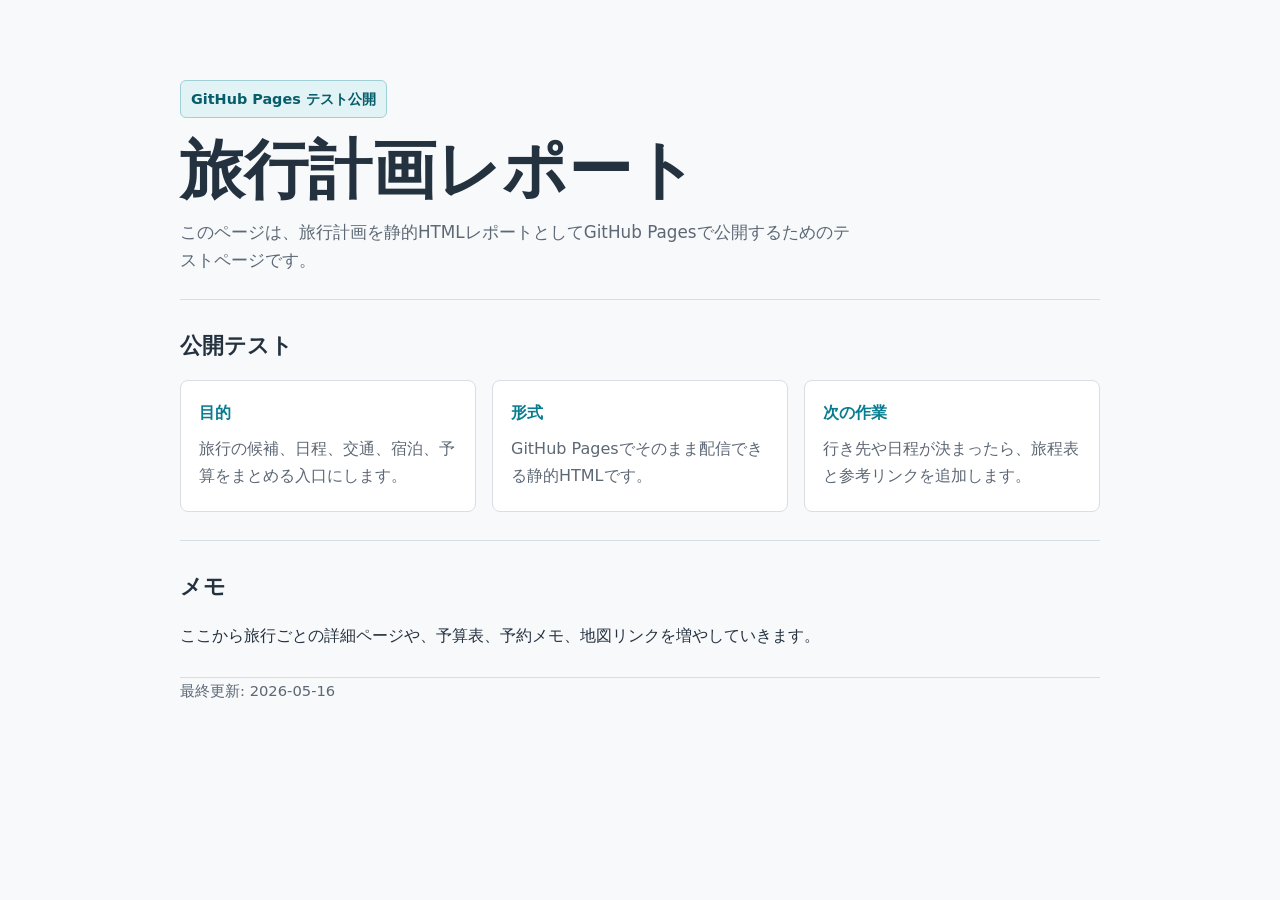
==== index.html @ 54eab045 "Add test GitHub Pages index" ====
<!doctype html>
<html lang="ja">
  <head>
    <meta charset="utf-8">
    <meta name="viewport" content="width=device-width, initial-scale=1">
    <title>旅行計画レポート</title>
    <style>
      :root {
        color-scheme: light;
        --ink: #24313f;
        --muted: #5d6875;
        --line: #d8dee6;
        --paper: #f7f9fb;
        --accent: #087d8f;
        --accent-soft: #e2f3f5;
      }

      * {
        box-sizing: border-box;
      }

      body {
        margin: 0;
        font-family: system-ui, -apple-system, BlinkMacSystemFont, "Segoe UI", sans-serif;
        color: var(--ink);
        background: var(--paper);
        line-height: 1.7;
      }

      main {
        width: min(920px, calc(100% - 32px));
        margin: 0 auto;
        padding: 48px 0;
      }

      header {
        padding: 32px 0 24px;
        border-bottom: 1px solid var(--line);
      }

      h1 {
        margin: 0 0 12px;
        font-size: clamp(2rem, 7vw, 4rem);
        line-height: 1.08;
        letter-spacing: 0;
      }

      h2 {
        margin: 0 0 16px;
        font-size: 1.35rem;
        letter-spacing: 0;
      }

      p {
        margin: 0;
      }

      .lead {
        max-width: 680px;
        color: var(--muted);
        font-size: 1.05rem;
      }

      .status {
        display: inline-flex;
        align-items: center;
        gap: 8px;
        margin-bottom: 18px;
        padding: 6px 10px;
        border: 1px solid #9fd0d8;
        border-radius: 6px;
        background: var(--accent-soft);
        color: #075e6a;
        font-weight: 700;
        font-size: 0.9rem;
      }

      section {
        padding: 28px 0;
        border-bottom: 1px solid var(--line);
      }

      .grid {
        display: grid;
        grid-template-columns: repeat(3, minmax(0, 1fr));
        gap: 16px;
      }

      .item {
        min-height: 132px;
        padding: 18px;
        border: 1px solid var(--line);
        border-radius: 8px;
        background: #ffffff;
      }

      .item strong {
        display: block;
        margin-bottom: 8px;
        color: var(--accent);
      }

      .item span {
        color: var(--muted);
      }

      .meta {
        color: var(--muted);
        font-size: 0.92rem;
      }

      @media (max-width: 720px) {
        main {
          width: min(100% - 24px, 920px);
          padding: 28px 0;
        }

        header {
          padding-top: 20px;
        }

        .grid {
          grid-template-columns: 1fr;
        }
      }
    </style>
  </head>
  <body>
    <main>
      <header>
        <div class="status">GitHub Pages テスト公開</div>
        <h1>旅行計画レポート</h1>
        <p class="lead">
          このページは、旅行計画を静的HTMLレポートとしてGitHub Pagesで公開するためのテストページです。
        </p>
      </header>

      <section aria-labelledby="overview-title">
        <h2 id="overview-title">公開テスト</h2>
        <div class="grid">
          <div class="item">
            <strong>目的</strong>
            <span>旅行の候補、日程、交通、宿泊、予算をまとめる入口にします。</span>
          </div>
          <div class="item">
            <strong>形式</strong>
            <span>GitHub Pagesでそのまま配信できる静的HTMLです。</span>
          </div>
          <div class="item">
            <strong>次の作業</strong>
            <span>行き先や日程が決まったら、旅程表と参考リンクを追加します。</span>
          </div>
        </div>
      </section>

      <section aria-labelledby="note-title">
        <h2 id="note-title">メモ</h2>
        <p>
          ここから旅行ごとの詳細ページや、予算表、予約メモ、地図リンクを増やしていきます。
        </p>
      </section>

      <footer class="meta">
        最終更新: 2026-05-16
      </footer>
    </main>
  </body>
</html>
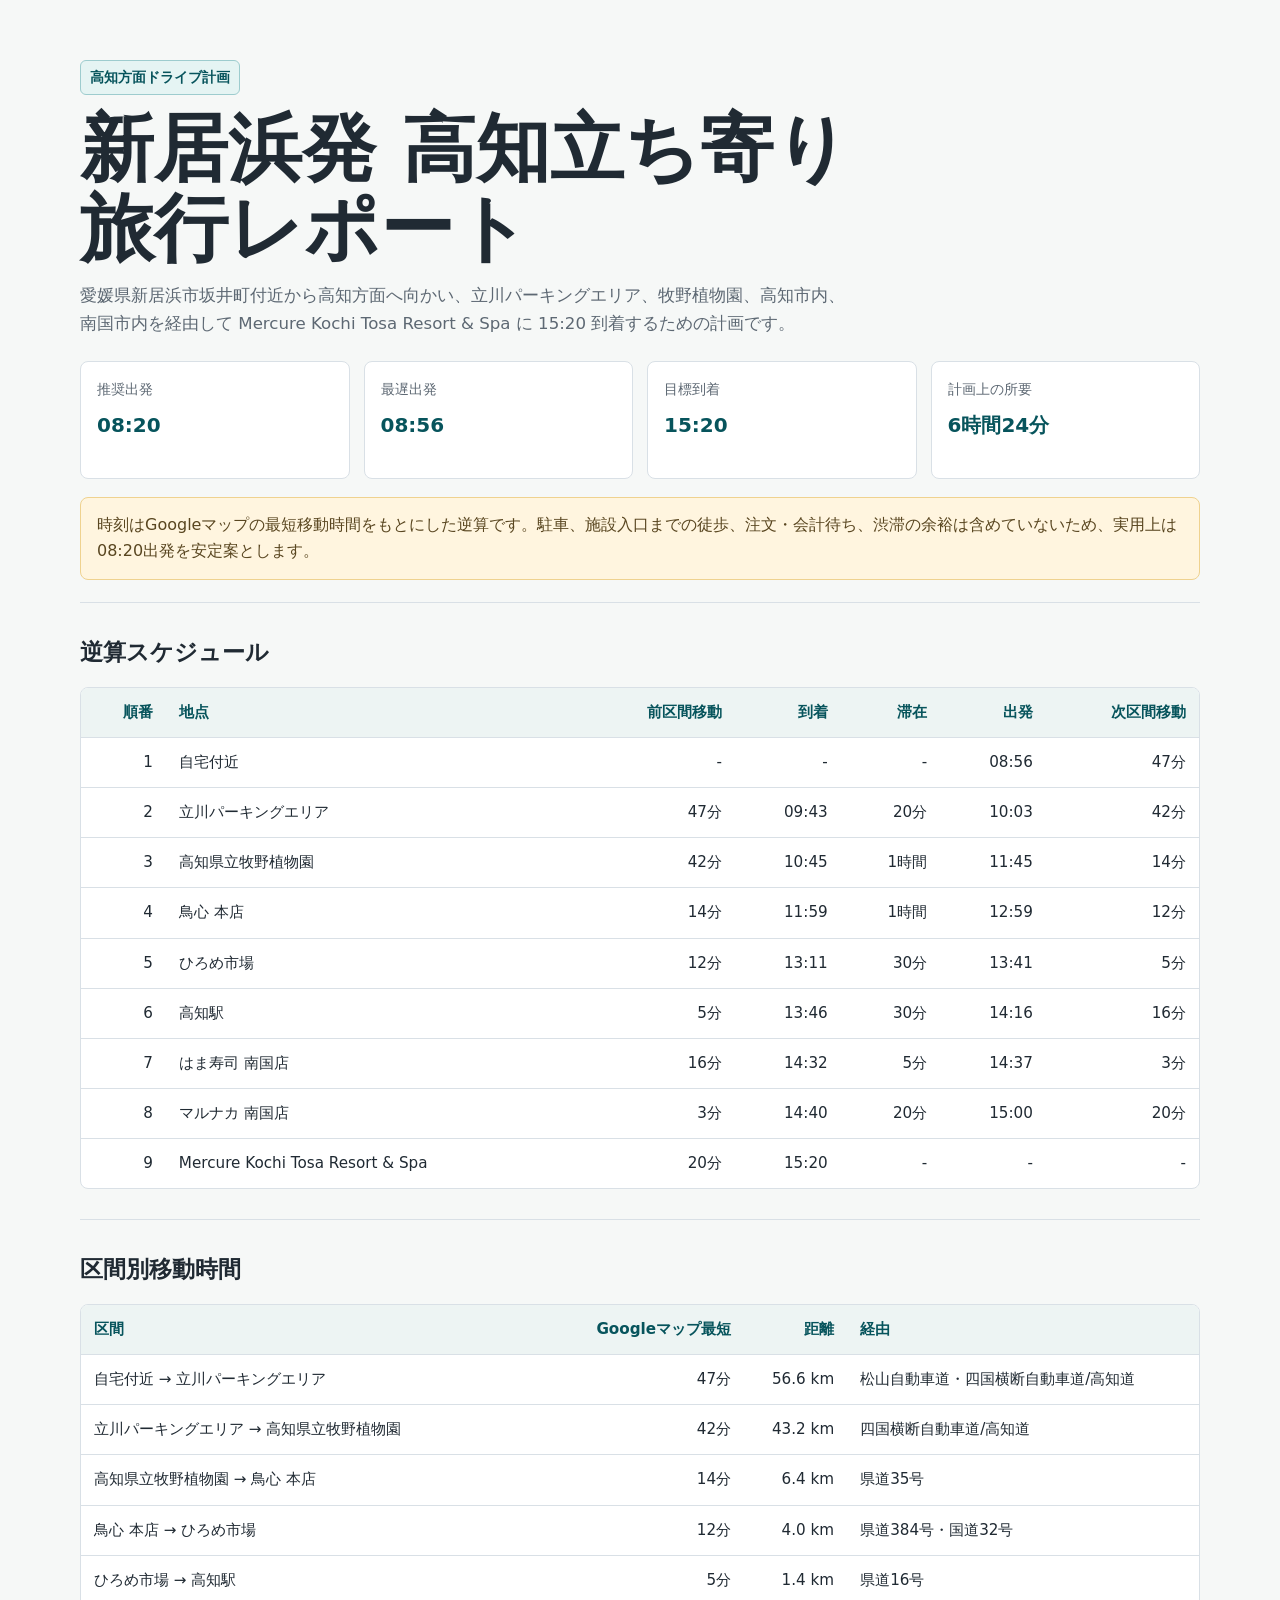
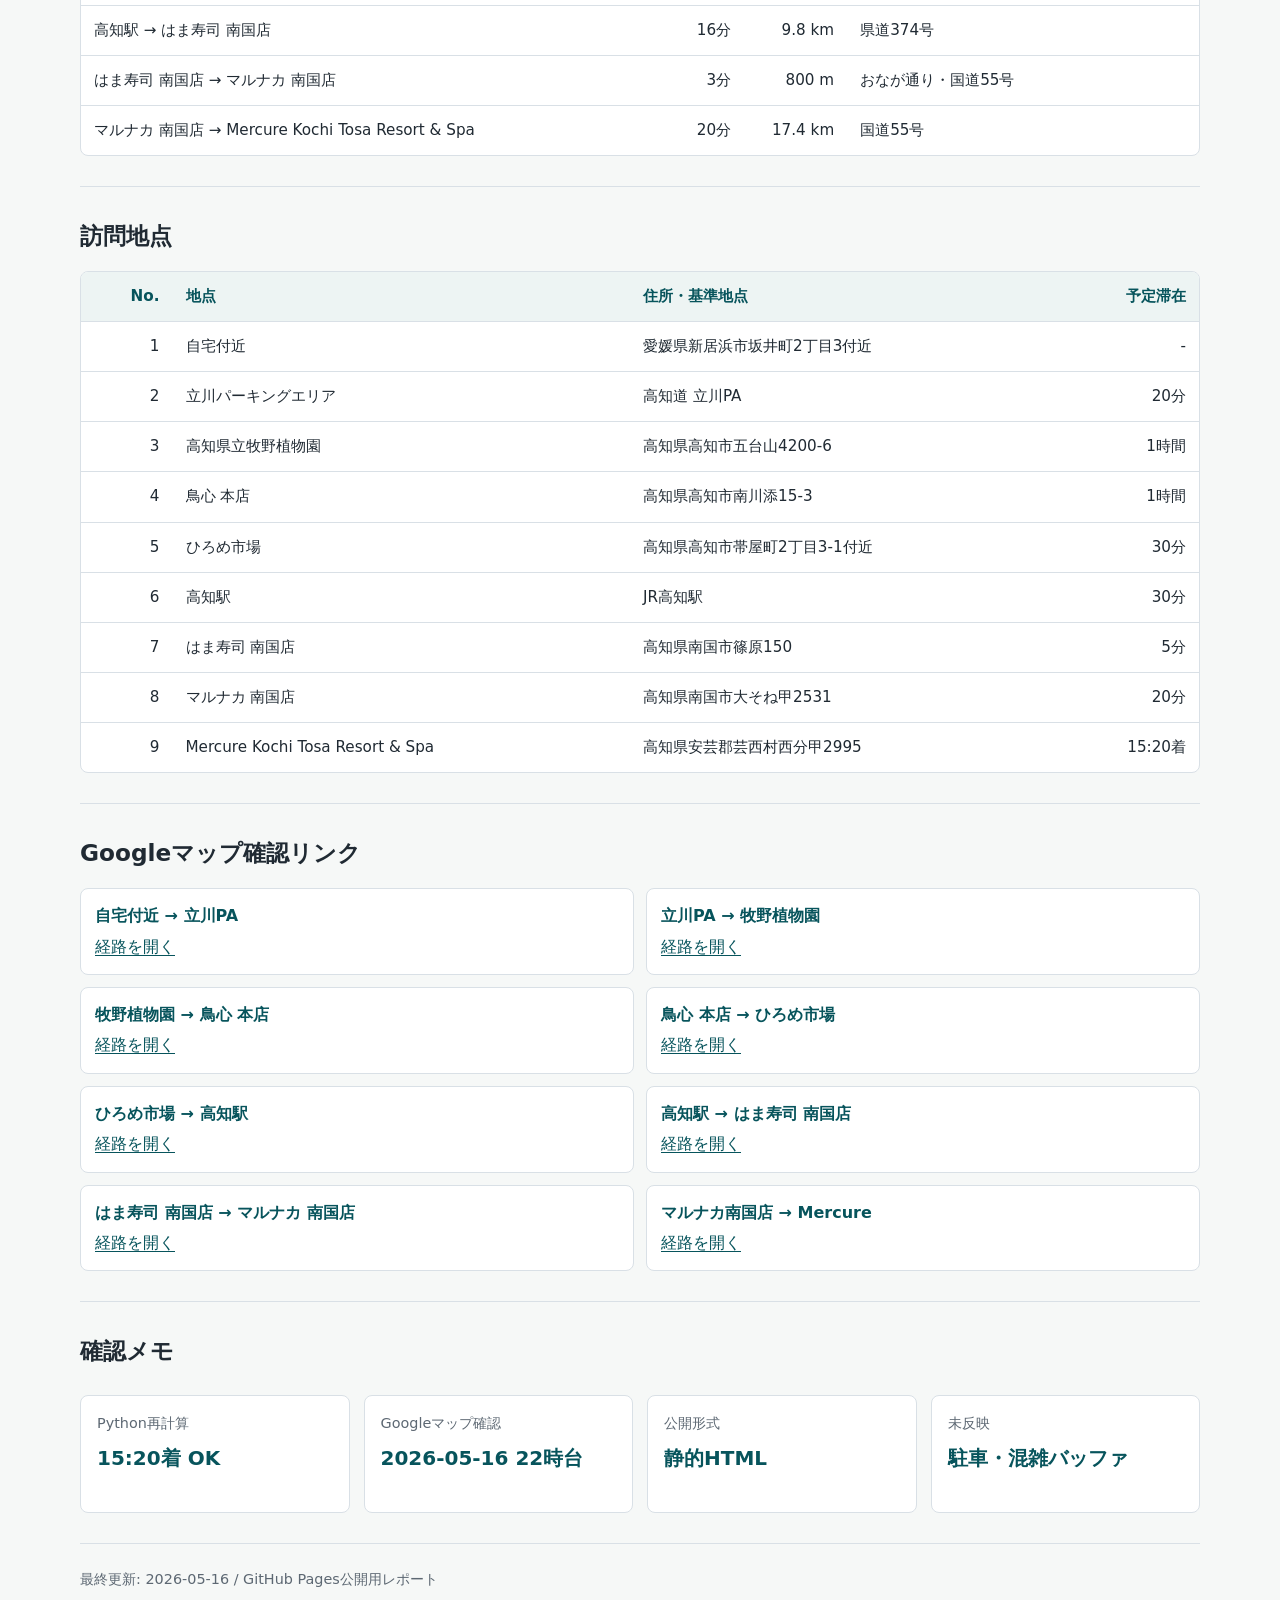
==== commit fe8434cd: "Create Kochi travel report page" ====
--- a/index.html
+++ b/index.html
@@ -3,51 +3,84 @@
   <head>
     <meta charset="utf-8">
     <meta name="viewport" content="width=device-width, initial-scale=1">
-    <title>旅行計画レポート</title>
+    <title>高知日帰り旅行計画レポート</title>
     <style>
       :root {
         color-scheme: light;
-        --ink: #24313f;
-        --muted: #5d6875;
-        --line: #d8dee6;
-        --paper: #f7f9fb;
-        --accent: #087d8f;
-        --accent-soft: #e2f3f5;
+        --bg: #f6f8f7;
+        --surface: #ffffff;
+        --ink: #202a33;
+        --muted: #5d6873;
+        --line: #d9e0e6;
+        --accent: #087b83;
+        --accent-dark: #07545c;
+        --accent-soft: #e5f4f3;
+        --warm: #fff5df;
+        --warm-line: #efd28f;
       }
 
       * {
         box-sizing: border-box;
       }
 
+      html {
+        scroll-behavior: smooth;
+      }
+
       body {
         margin: 0;
+        background: var(--bg);
+        color: var(--ink);
         font-family: system-ui, -apple-system, BlinkMacSystemFont, "Segoe UI", sans-serif;
-        color: var(--ink);
-        background: var(--paper);
-        line-height: 1.7;
+        line-height: 1.65;
+      }
+
+      a {
+        color: var(--accent-dark);
+        text-decoration-thickness: 0.08em;
+        text-underline-offset: 0.18em;
       }
 
       main {
-        width: min(920px, calc(100% - 32px));
+        width: min(1120px, calc(100% - 32px));
         margin: 0 auto;
-        padding: 48px 0;
+        padding: 32px 0 56px;
       }
 
       header {
-        padding: 32px 0 24px;
+        padding: 28px 0 22px;
         border-bottom: 1px solid var(--line);
       }
 
+      .eyebrow {
+        display: inline-flex;
+        margin-bottom: 14px;
+        padding: 5px 9px;
+        border: 1px solid #9dccce;
+        border-radius: 6px;
+        background: var(--accent-soft);
+        color: var(--accent-dark);
+        font-size: 0.88rem;
+        font-weight: 700;
+      }
+
       h1 {
-        margin: 0 0 12px;
-        font-size: clamp(2rem, 7vw, 4rem);
+        max-width: 820px;
+        margin: 0 0 14px;
+        font-size: clamp(2rem, 6vw, 4.6rem);
         line-height: 1.08;
         letter-spacing: 0;
       }
 
       h2 {
         margin: 0 0 16px;
-        font-size: 1.35rem;
+        font-size: 1.45rem;
+        letter-spacing: 0;
+      }
+
+      h3 {
+        margin: 0 0 10px;
+        font-size: 1.05rem;
         letter-spacing: 0;
       }
 
@@ -55,72 +88,143 @@
         margin: 0;
       }
 
+      section {
+        padding: 30px 0;
+        border-bottom: 1px solid var(--line);
+      }
+
       .lead {
-        max-width: 680px;
+        max-width: 780px;
         color: var(--muted);
-        font-size: 1.05rem;
-      }
-
-      .status {
-        display: inline-flex;
-        align-items: center;
-        gap: 8px;
-        margin-bottom: 18px;
-        padding: 6px 10px;
-        border: 1px solid #9fd0d8;
-        border-radius: 6px;
-        background: var(--accent-soft);
-        color: #075e6a;
-        font-weight: 700;
-        font-size: 0.9rem;
-      }
-
-      section {
-        padding: 28px 0;
-        border-bottom: 1px solid var(--line);
-      }
-
-      .grid {
+        font-size: 1.04rem;
+      }
+
+      .summary-grid {
         display: grid;
-        grid-template-columns: repeat(3, minmax(0, 1fr));
-        gap: 16px;
-      }
-
-      .item {
-        min-height: 132px;
-        padding: 18px;
+        grid-template-columns: repeat(4, minmax(0, 1fr));
+        gap: 14px;
+        margin-top: 24px;
+      }
+
+      .summary-card,
+      .note-card {
+        min-height: 118px;
+        padding: 16px;
         border: 1px solid var(--line);
         border-radius: 8px;
-        background: #ffffff;
-      }
-
-      .item strong {
+        background: var(--surface);
+      }
+
+      .summary-card span,
+      .note-card span {
         display: block;
-        margin-bottom: 8px;
-        color: var(--accent);
-      }
-
-      .item span {
         color: var(--muted);
+        font-size: 0.9rem;
+      }
+
+      .summary-card strong,
+      .note-card strong {
+        display: block;
+        margin-top: 7px;
+        color: var(--accent-dark);
+        font-size: 1.25rem;
+      }
+
+      .notice {
+        margin-top: 18px;
+        padding: 14px 16px;
+        border: 1px solid var(--warm-line);
+        border-radius: 8px;
+        background: var(--warm);
+        color: #594620;
+      }
+
+      .table-wrap {
+        overflow-x: auto;
+        border: 1px solid var(--line);
+        border-radius: 8px;
+        background: var(--surface);
+      }
+
+      table {
+        width: 100%;
+        min-width: 780px;
+        border-collapse: collapse;
+        font-size: 0.95rem;
+      }
+
+      th,
+      td {
+        padding: 12px 13px;
+        border-bottom: 1px solid var(--line);
+        text-align: left;
+        vertical-align: top;
+        white-space: nowrap;
+      }
+
+      th {
+        background: #edf4f3;
+        color: var(--accent-dark);
+        font-weight: 700;
+      }
+
+      tr:last-child td {
+        border-bottom: 0;
+      }
+
+      .number {
+        text-align: right;
+      }
+
+      .wide {
+        white-space: normal;
+        min-width: 220px;
+      }
+
+      .route-list {
+        display: grid;
+        grid-template-columns: repeat(2, minmax(0, 1fr));
+        gap: 12px;
+        margin: 0;
+        padding: 0;
+        list-style: none;
+      }
+
+      .route-list li {
+        padding: 14px;
+        border: 1px solid var(--line);
+        border-radius: 8px;
+        background: var(--surface);
+      }
+
+      .route-list strong {
+        display: block;
+        margin-bottom: 4px;
+        color: var(--accent-dark);
       }
 
       .meta {
         color: var(--muted);
-        font-size: 0.92rem;
-      }
-
-      @media (max-width: 720px) {
+        font-size: 0.9rem;
+      }
+
+      footer {
+        padding-top: 24px;
+      }
+
+      @media (max-width: 860px) {
         main {
-          width: min(100% - 24px, 920px);
-          padding: 28px 0;
+          width: min(100% - 24px, 1120px);
+          padding-top: 24px;
         }
 
-        header {
-          padding-top: 20px;
+        .summary-grid,
+        .route-list {
+          grid-template-columns: 1fr;
         }
 
-        .grid {
-          grid-template-columns: 1fr;
+        section {
+          padding: 24px 0;
         }
       }
     </style>
@@ -128,40 +232,338 @@
   <body>
     <main>
       <header>
-        <div class="status">GitHub Pages テスト公開</div>
-        <h1>旅行計画レポート</h1>
+        <div class="eyebrow">高知方面ドライブ計画</div>
+        <h1>新居浜発 高知立ち寄り旅行レポート</h1>
         <p class="lead">
-          このページは、旅行計画を静的HTMLレポートとしてGitHub Pagesで公開するためのテストページです。
+          愛媛県新居浜市坂井町付近から高知方面へ向かい、立川パーキングエリア、牧野植物園、高知市内、南国市内を経由して Mercure Kochi Tosa Resort & Spa に 15:20 到着するための計画です。
+        </p>
+
+        <div class="summary-grid" aria-label="旅行サマリー">
+          <div class="summary-card">
+            <span>推奨出発</span>
+            <strong>08:20</strong>
+          </div>
+          <div class="summary-card">
+            <span>最遅出発</span>
+            <strong>08:56</strong>
+          </div>
+          <div class="summary-card">
+            <span>目標到着</span>
+            <strong>15:20</strong>
+          </div>
+          <div class="summary-card">
+            <span>計画上の所要</span>
+            <strong>6時間24分</strong>
+          </div>
+        </div>
+
+        <p class="notice">
+          時刻はGoogleマップの最短移動時間をもとにした逆算です。駐車、施設入口までの徒歩、注文・会計待ち、渋滞の余裕は含めていないため、実用上は08:20出発を安定案とします。
         </p>
       </header>
 
-      <section aria-labelledby="overview-title">
-        <h2 id="overview-title">公開テスト</h2>
-        <div class="grid">
-          <div class="item">
-            <strong>目的</strong>
-            <span>旅行の候補、日程、交通、宿泊、予算をまとめる入口にします。</span>
-          </div>
-          <div class="item">
-            <strong>形式</strong>
-            <span>GitHub Pagesでそのまま配信できる静的HTMLです。</span>
-          </div>
-          <div class="item">
-            <strong>次の作業</strong>
-            <span>行き先や日程が決まったら、旅程表と参考リンクを追加します。</span>
-          </div>
+      <section aria-labelledby="schedule-title">
+        <h2 id="schedule-title">逆算スケジュール</h2>
+        <div class="table-wrap">
+          <table>
+            <thead>
+              <tr>
+                <th class="number">順番</th>
+                <th>地点</th>
+                <th class="number">前区間移動</th>
+                <th class="number">到着</th>
+                <th class="number">滞在</th>
+                <th class="number">出発</th>
+                <th class="number">次区間移動</th>
+              </tr>
+            </thead>
+            <tbody>
+              <tr>
+                <td class="number">1</td>
+                <td>自宅付近</td>
+                <td class="number">-</td>
+                <td class="number">-</td>
+                <td class="number">-</td>
+                <td class="number">08:56</td>
+                <td class="number">47分</td>
+              </tr>
+              <tr>
+                <td class="number">2</td>
+                <td>立川パーキングエリア</td>
+                <td class="number">47分</td>
+                <td class="number">09:43</td>
+                <td class="number">20分</td>
+                <td class="number">10:03</td>
+                <td class="number">42分</td>
+              </tr>
+              <tr>
+                <td class="number">3</td>
+                <td>高知県立牧野植物園</td>
+                <td class="number">42分</td>
+                <td class="number">10:45</td>
+                <td class="number">1時間</td>
+                <td class="number">11:45</td>
+                <td class="number">14分</td>
+              </tr>
+              <tr>
+                <td class="number">4</td>
+                <td>鳥心 本店</td>
+                <td class="number">14分</td>
+                <td class="number">11:59</td>
+                <td class="number">1時間</td>
+                <td class="number">12:59</td>
+                <td class="number">12分</td>
+              </tr>
+              <tr>
+                <td class="number">5</td>
+                <td>ひろめ市場</td>
+                <td class="number">12分</td>
+                <td class="number">13:11</td>
+                <td class="number">30分</td>
+                <td class="number">13:41</td>
+                <td class="number">5分</td>
+              </tr>
+              <tr>
+                <td class="number">6</td>
+                <td>高知駅</td>
+                <td class="number">5分</td>
+                <td class="number">13:46</td>
+                <td class="number">30分</td>
+                <td class="number">14:16</td>
+                <td class="number">16分</td>
+              </tr>
+              <tr>
+                <td class="number">7</td>
+                <td>はま寿司 南国店</td>
+                <td class="number">16分</td>
+                <td class="number">14:32</td>
+                <td class="number">5分</td>
+                <td class="number">14:37</td>
+                <td class="number">3分</td>
+              </tr>
+              <tr>
+                <td class="number">8</td>
+                <td>マルナカ 南国店</td>
+                <td class="number">3分</td>
+                <td class="number">14:40</td>
+                <td class="number">20分</td>
+                <td class="number">15:00</td>
+                <td class="number">20分</td>
+              </tr>
+              <tr>
+                <td class="number">9</td>
+                <td>Mercure Kochi Tosa Resort &amp; Spa</td>
+                <td class="number">20分</td>
+                <td class="number">15:20</td>
+                <td class="number">-</td>
+                <td class="number">-</td>
+                <td class="number">-</td>
+              </tr>
+            </tbody>
+          </table>
         </div>
       </section>
 
-      <section aria-labelledby="note-title">
-        <h2 id="note-title">メモ</h2>
-        <p>
-          ここから旅行ごとの詳細ページや、予算表、予約メモ、地図リンクを増やしていきます。
-        </p>
+      <section aria-labelledby="route-title">
+        <h2 id="route-title">区間別移動時間</h2>
+        <div class="table-wrap">
+          <table>
+            <thead>
+              <tr>
+                <th>区間</th>
+                <th class="number">Googleマップ最短</th>
+                <th class="number">距離</th>
+                <th class="wide">経由</th>
+              </tr>
+            </thead>
+            <tbody>
+              <tr>
+                <td>自宅付近 → 立川パーキングエリア</td>
+                <td class="number">47分</td>
+                <td class="number">56.6 km</td>
+                <td class="wide">松山自動車道・四国横断自動車道/高知道</td>
+              </tr>
+              <tr>
+                <td>立川パーキングエリア → 高知県立牧野植物園</td>
+                <td class="number">42分</td>
+                <td class="number">43.2 km</td>
+                <td class="wide">四国横断自動車道/高知道</td>
+              </tr>
+              <tr>
+                <td>高知県立牧野植物園 → 鳥心 本店</td>
+                <td class="number">14分</td>
+                <td class="number">6.4 km</td>
+                <td class="wide">県道35号</td>
+              </tr>
+              <tr>
+                <td>鳥心 本店 → ひろめ市場</td>
+                <td class="number">12分</td>
+                <td class="number">4.0 km</td>
+                <td class="wide">県道384号・国道32号</td>
+              </tr>
+              <tr>
+                <td>ひろめ市場 → 高知駅</td>
+                <td class="number">5分</td>
+                <td class="number">1.4 km</td>
+                <td class="wide">県道16号</td>
+              </tr>
+              <tr>
+                <td>高知駅 → はま寿司 南国店</td>
+                <td class="number">16分</td>
+                <td class="number">9.8 km</td>
+                <td class="wide">県道374号</td>
+              </tr>
+              <tr>
+                <td>はま寿司 南国店 → マルナカ 南国店</td>
+                <td class="number">3分</td>
+                <td class="number">800 m</td>
+                <td class="wide">おなが通り・国道55号</td>
+              </tr>
+              <tr>
+                <td>マルナカ 南国店 → Mercure Kochi Tosa Resort &amp; Spa</td>
+                <td class="number">20分</td>
+                <td class="number">17.4 km</td>
+                <td class="wide">国道55号</td>
+              </tr>
+            </tbody>
+          </table>
+        </div>
       </section>
 
+      <section aria-labelledby="spots-title">
+        <h2 id="spots-title">訪問地点</h2>
+        <div class="table-wrap">
+          <table>
+            <thead>
+              <tr>
+                <th class="number">No.</th>
+                <th>地点</th>
+                <th class="wide">住所・基準地点</th>
+                <th class="number">予定滞在</th>
+              </tr>
+            </thead>
+            <tbody>
+              <tr>
+                <td class="number">1</td>
+                <td>自宅付近</td>
+                <td class="wide">愛媛県新居浜市坂井町2丁目3付近</td>
+                <td class="number">-</td>
+              </tr>
+              <tr>
+                <td class="number">2</td>
+                <td>立川パーキングエリア</td>
+                <td class="wide">高知道 立川PA</td>
+                <td class="number">20分</td>
+              </tr>
+              <tr>
+                <td class="number">3</td>
+                <td>高知県立牧野植物園</td>
+                <td class="wide">高知県高知市五台山4200-6</td>
+                <td class="number">1時間</td>
+              </tr>
+              <tr>
+                <td class="number">4</td>
+                <td>鳥心 本店</td>
+                <td class="wide">高知県高知市南川添15-3</td>
+                <td class="number">1時間</td>
+              </tr>
+              <tr>
+                <td class="number">5</td>
+                <td>ひろめ市場</td>
+                <td class="wide">高知県高知市帯屋町2丁目3-1付近</td>
+                <td class="number">30分</td>
+              </tr>
+              <tr>
+                <td class="number">6</td>
+                <td>高知駅</td>
+                <td class="wide">JR高知駅</td>
+                <td class="number">30分</td>
+              </tr>
+              <tr>
+                <td class="number">7</td>
+                <td>はま寿司 南国店</td>
+                <td class="wide">高知県南国市篠原150</td>
+                <td class="number">5分</td>
+              </tr>
+              <tr>
+                <td class="number">8</td>
+                <td>マルナカ 南国店</td>
+                <td class="wide">高知県南国市大そね甲2531</td>
+                <td class="number">20分</td>
+              </tr>
+              <tr>
+                <td class="number">9</td>
+                <td>Mercure Kochi Tosa Resort &amp; Spa</td>
+                <td class="wide">高知県安芸郡芸西村西分甲2995</td>
+                <td class="number">15:20着</td>
+              </tr>
+            </tbody>
+          </table>
+        </div>
+      </section>
+
+      <section aria-labelledby="links-title">
+        <h2 id="links-title">Googleマップ確認リンク</h2>
+        <ul class="route-list">
+          <li>
+            <strong>自宅付近 → 立川PA</strong>
+            <a href="https://www.google.com/maps/dir/?api=1&amp;origin=%E6%84%9B%E5%AA%9B%E7%9C%8C%E6%96%B0%E5%B1%85%E6%B5%9C%E5%B8%82%E5%9D%82%E4%BA%95%E7%94%BA2%E4%B8%81%E7%9B%AE3&amp;destination=%E7%AB%8B%E5%B7%9D%E3%83%91%E3%83%BC%E3%82%AD%E3%83%B3%E3%82%B0%E3%82%A8%E3%83%AA%E3%82%A2&amp;travelmode=driving">経路を開く</a>
+          </li>
+          <li>
+            <strong>立川PA → 牧野植物園</strong>
+            <a href="https://www.google.com/maps/dir/?api=1&amp;origin=%E7%AB%8B%E5%B7%9D%E3%83%91%E3%83%BC%E3%82%AD%E3%83%B3%E3%82%B0%E3%82%A8%E3%83%AA%E3%82%A2&amp;destination=%E9%AB%98%E7%9F%A5%E7%9C%8C%E7%AB%8B%E7%89%A7%E9%87%8E%E6%A4%8D%E7%89%A9%E5%9C%92&amp;travelmode=driving">経路を開く</a>
+          </li>
+          <li>
+            <strong>牧野植物園 → 鳥心 本店</strong>
+            <a href="https://www.google.com/maps/dir/?api=1&amp;origin=%E9%AB%98%E7%9F%A5%E7%9C%8C%E7%AB%8B%E7%89%A7%E9%87%8E%E6%A4%8D%E7%89%A9%E5%9C%92&amp;destination=%E9%B3%A5%E5%BF%83%20%E6%9C%AC%E5%BA%97&amp;travelmode=driving">経路を開く</a>
+          </li>
+          <li>
+            <strong>鳥心 本店 → ひろめ市場</strong>
+            <a href="https://www.google.com/maps/dir/?api=1&amp;origin=%E9%B3%A5%E5%BF%83%20%E6%9C%AC%E5%BA%97&amp;destination=%E3%81%B2%E3%82%8D%E3%82%81%E5%B8%82%E5%A0%B4&amp;travelmode=driving">経路を開く</a>
+          </li>
+          <li>
+            <strong>ひろめ市場 → 高知駅</strong>
+            <a href="https://www.google.com/maps/dir/?api=1&amp;origin=%E3%81%B2%E3%82%8D%E3%82%81%E5%B8%82%E5%A0%B4&amp;destination=%E9%AB%98%E7%9F%A5%E9%A7%85&amp;travelmode=driving">経路を開く</a>
+          </li>
+          <li>
+            <strong>高知駅 → はま寿司 南国店</strong>
+            <a href="https://www.google.com/maps/dir/?api=1&amp;origin=%E9%AB%98%E7%9F%A5%E9%A7%85&amp;destination=%E3%81%AF%E3%81%BE%E5%AF%BF%E5%8F%B8%20%E5%8D%97%E5%9B%BD%E5%BA%97&amp;travelmode=driving">経路を開く</a>
+          </li>
+          <li>
+            <strong>はま寿司 南国店 → マルナカ 南国店</strong>
+            <a href="https://www.google.com/maps/dir/?api=1&amp;origin=%E3%81%AF%E3%81%BE%E5%AF%BF%E5%8F%B8%20%E5%8D%97%E5%9B%BD%E5%BA%97&amp;destination=%E3%83%9E%E3%83%AB%E3%83%8A%E3%82%AB%20%E5%8D%97%E5%9B%BD%E5%BA%97&amp;travelmode=driving">経路を開く</a>
+          </li>
+          <li>
+            <strong>マルナカ南国店 → Mercure</strong>
+            <a href="https://www.google.com/maps/dir/?api=1&amp;origin=%E3%83%9E%E3%83%AB%E3%83%8A%E3%82%AB%20%E5%8D%97%E5%9B%BD%E5%BA%97&amp;destination=Mercure%20Kochi%20Tosa%20Resort%20%26%20Spa&amp;travelmode=driving">経路を開く</a>
+          </li>
+        </ul>
+      </section>
+
+      <section aria-labelledby="checks-title">
+        <h2 id="checks-title">確認メモ</h2>
+        <div class="summary-grid">
+          <div class="note-card">
+            <span>Python再計算</span>
+            <strong>15:20着 OK</strong>
+          </div>
+          <div class="note-card">
+            <span>Googleマップ確認</span>
+            <strong>2026-05-16 22時台</strong>
+          </div>
+          <div class="note-card">
+            <span>公開形式</span>
+            <strong>静的HTML</strong>
+          </div>
+          <div class="note-card">
+            <span>未反映</span>
+            <strong>駐車・混雑バッファ</strong>
+          </div>
+        </div>
+      </section>
+
       <footer class="meta">
-        最終更新: 2026-05-16
+        最終更新: 2026-05-16 / GitHub Pages公開用レポート
       </footer>
     </main>
   </body>
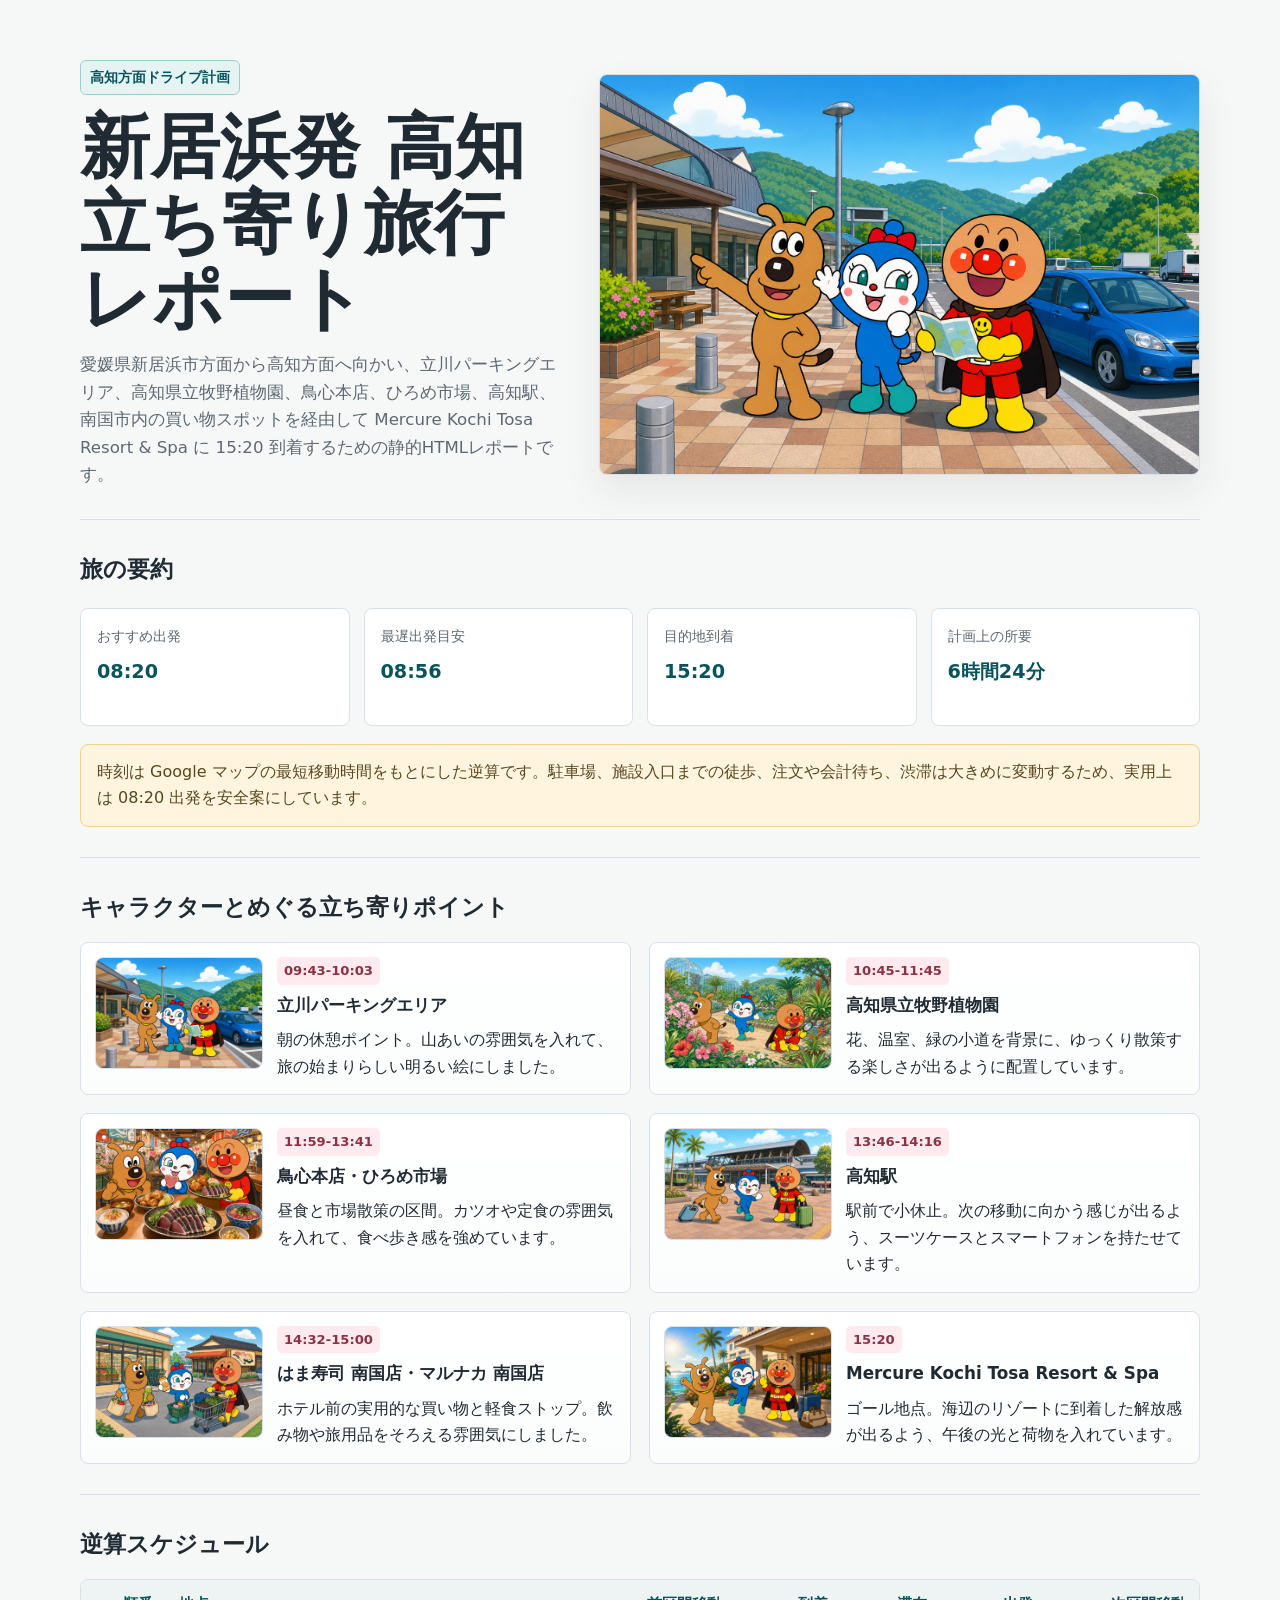
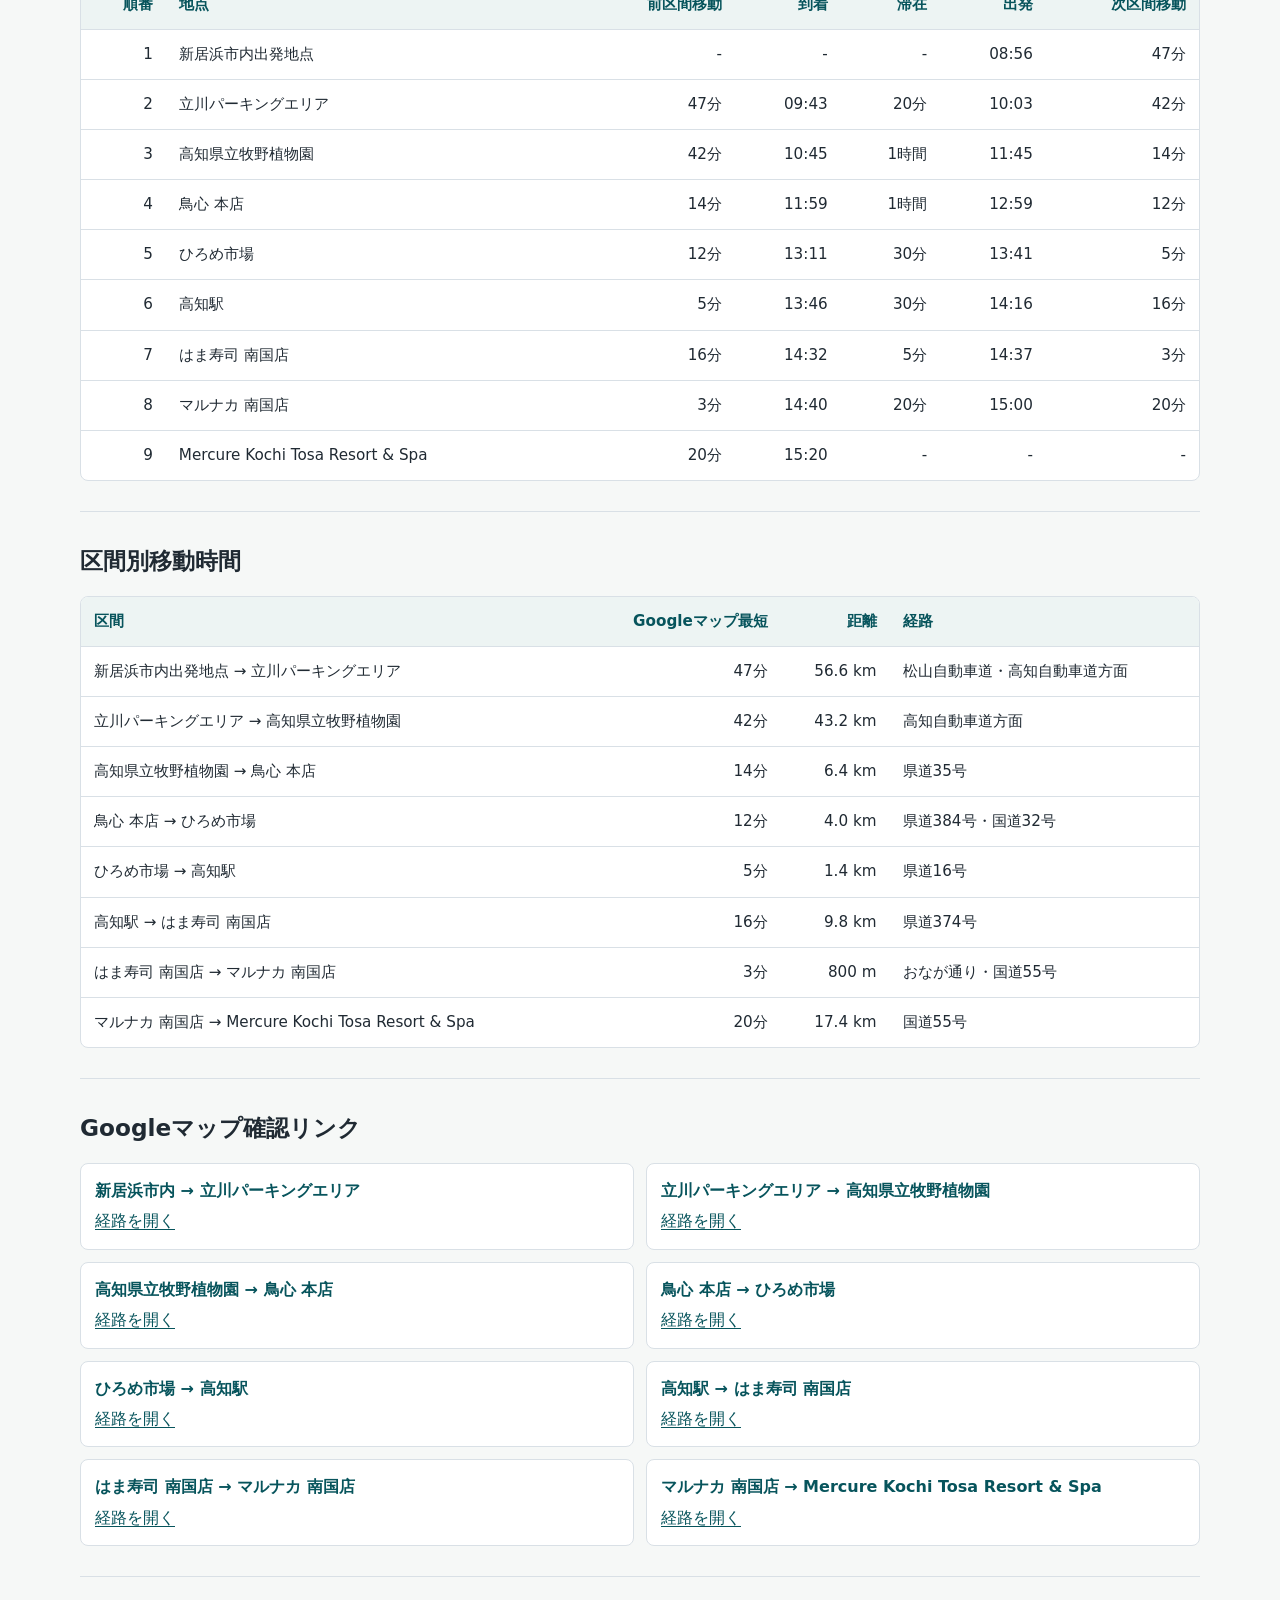
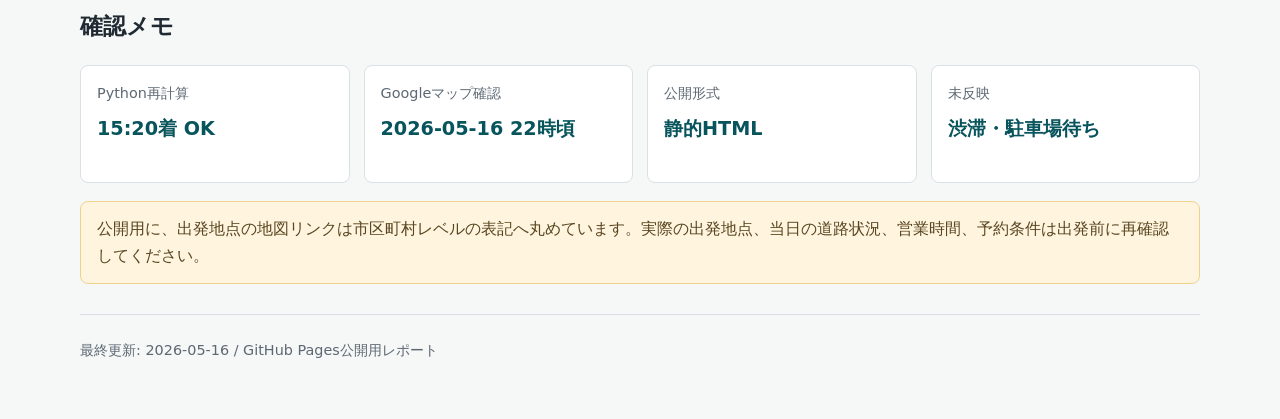
==== commit 743f2c65: "Decorate report with character illustrations" ====
--- a/index.html
+++ b/index.html
@@ -3,252 +3,38 @@
   <head>
     <meta charset="utf-8">
     <meta name="viewport" content="width=device-width, initial-scale=1">
-    <title>高知日帰り旅行計画レポート</title>
-    <style>
-      :root {
-        color-scheme: light;
-        --bg: #f6f8f7;
-        --surface: #ffffff;
-        --ink: #202a33;
-        --muted: #5d6873;
-        --line: #d9e0e6;
-        --accent: #087b83;
-        --accent-dark: #07545c;
-        --accent-soft: #e5f4f3;
-        --warm: #fff5df;
-        --warm-line: #efd28f;
-      }
-
-      * {
-        box-sizing: border-box;
-      }
-
-      html {
-        scroll-behavior: smooth;
-      }
-
-      body {
-        margin: 0;
-        background: var(--bg);
-        color: var(--ink);
-        font-family: system-ui, -apple-system, BlinkMacSystemFont, "Segoe UI", sans-serif;
-        line-height: 1.65;
-      }
-
-      a {
-        color: var(--accent-dark);
-        text-decoration-thickness: 0.08em;
-        text-underline-offset: 0.18em;
-      }
-
-      main {
-        width: min(1120px, calc(100% - 32px));
-        margin: 0 auto;
-        padding: 32px 0 56px;
-      }
-
-      header {
-        padding: 28px 0 22px;
-        border-bottom: 1px solid var(--line);
-      }
-
-      .eyebrow {
-        display: inline-flex;
-        margin-bottom: 14px;
-        padding: 5px 9px;
-        border: 1px solid #9dccce;
-        border-radius: 6px;
-        background: var(--accent-soft);
-        color: var(--accent-dark);
-        font-size: 0.88rem;
-        font-weight: 700;
-      }
-
-      h1 {
-        max-width: 820px;
-        margin: 0 0 14px;
-        font-size: clamp(2rem, 6vw, 4.6rem);
-        line-height: 1.08;
-        letter-spacing: 0;
-      }
-
-      h2 {
-        margin: 0 0 16px;
-        font-size: 1.45rem;
-        letter-spacing: 0;
-      }
-
-      h3 {
-        margin: 0 0 10px;
-        font-size: 1.05rem;
-        letter-spacing: 0;
-      }
-
-      p {
-        margin: 0;
-      }
-
-      section {
-        padding: 30px 0;
-        border-bottom: 1px solid var(--line);
-      }
-
-      .lead {
-        max-width: 780px;
-        color: var(--muted);
-        font-size: 1.04rem;
-      }
-
-      .summary-grid {
-        display: grid;
-        grid-template-columns: repeat(4, minmax(0, 1fr));
-        gap: 14px;
-        margin-top: 24px;
-      }
-
-      .summary-card,
-      .note-card {
-        min-height: 118px;
-        padding: 16px;
-        border: 1px solid var(--line);
-        border-radius: 8px;
-        background: var(--surface);
-      }
-
-      .summary-card span,
-      .note-card span {
-        display: block;
-        color: var(--muted);
-        font-size: 0.9rem;
-      }
-
-      .summary-card strong,
-      .note-card strong {
-        display: block;
-        margin-top: 7px;
-        color: var(--accent-dark);
-        font-size: 1.25rem;
-      }
-
-      .notice {
-        margin-top: 18px;
-        padding: 14px 16px;
-        border: 1px solid var(--warm-line);
-        border-radius: 8px;
-        background: var(--warm);
-        color: #594620;
-      }
-
-      .table-wrap {
-        overflow-x: auto;
-        border: 1px solid var(--line);
-        border-radius: 8px;
-        background: var(--surface);
-      }
-
-      table {
-        width: 100%;
-        min-width: 780px;
-        border-collapse: collapse;
-        font-size: 0.95rem;
-      }
-
-      th,
-      td {
-        padding: 12px 13px;
-        border-bottom: 1px solid var(--line);
-        text-align: left;
-        vertical-align: top;
-        white-space: nowrap;
-      }
-
-      th {
-        background: #edf4f3;
-        color: var(--accent-dark);
-        font-weight: 700;
-      }
-
-      tr:last-child td {
-        border-bottom: 0;
-      }
-
-      .number {
-        text-align: right;
-      }
-
-      .wide {
-        white-space: normal;
-        min-width: 220px;
-      }
-
-      .route-list {
-        display: grid;
-        grid-template-columns: repeat(2, minmax(0, 1fr));
-        gap: 12px;
-        margin: 0;
-        padding: 0;
-        list-style: none;
-      }
-
-      .route-list li {
-        padding: 14px;
-        border: 1px solid var(--line);
-        border-radius: 8px;
-        background: var(--surface);
-      }
-
-      .route-list strong {
-        display: block;
-        margin-bottom: 4px;
-        color: var(--accent-dark);
-      }
-
-      .meta {
-        color: var(--muted);
-        font-size: 0.9rem;
-      }
-
-      footer {
-        padding-top: 24px;
-      }
-
-      @media (max-width: 860px) {
-        main {
-          width: min(100% - 24px, 1120px);
-          padding-top: 24px;
-        }
-
-        .summary-grid,
-        .route-list {
-          grid-template-columns: 1fr;
-        }
-
-        section {
-          padding: 24px 0;
-        }
-      }
-    </style>
+    <title>高知日帰り寄り道旅行レポート</title>
+    <link rel="stylesheet" href="assets/css/report.css">
   </head>
   <body>
     <main>
-      <header>
-        <div class="eyebrow">高知方面ドライブ計画</div>
-        <h1>新居浜発 高知立ち寄り旅行レポート</h1>
-        <p class="lead">
-          愛媛県新居浜市坂井町付近から高知方面へ向かい、立川パーキングエリア、牧野植物園、高知市内、南国市内を経由して Mercure Kochi Tosa Resort & Spa に 15:20 到着するための計画です。
-        </p>
-
-        <div class="summary-grid" aria-label="旅行サマリー">
+      <header class="hero">
+        <div class="hero-text">
+          <p class="eyebrow">高知方面ドライブ計画</p>
+          <h1>新居浜発 高知立ち寄り旅行レポート</h1>
+          <p class="lead">
+            愛媛県新居浜市方面から高知方面へ向かい、立川パーキングエリア、高知県立牧野植物園、鳥心本店、ひろめ市場、高知駅、南国市内の買い物スポットを経由して
+            Mercure Kochi Tosa Resort &amp; Spa に 15:20 到着するための静的HTMLレポートです。
+          </p>
+        </div>
+        <figure class="hero-figure">
+          <img src="assets/images/tachikawa-pa.png" alt="キャラクターたちが立川パーキングエリアで旅の地図を見て楽しんでいるイラスト">
+        </figure>
+      </header>
+
+      <section aria-labelledby="summary-title">
+        <h2 id="summary-title">旅の要約</h2>
+        <div class="summary-grid">
           <div class="summary-card">
-            <span>推奨出発</span>
+            <span>おすすめ出発</span>
             <strong>08:20</strong>
           </div>
           <div class="summary-card">
-            <span>最遅出発</span>
+            <span>最遅出発目安</span>
             <strong>08:56</strong>
           </div>
           <div class="summary-card">
-            <span>目標到着</span>
+            <span>目的地到着</span>
             <strong>15:20</strong>
           </div>
           <div class="summary-card">
@@ -256,11 +42,64 @@
             <strong>6時間24分</strong>
           </div>
         </div>
-
         <p class="notice">
-          時刻はGoogleマップの最短移動時間をもとにした逆算です。駐車、施設入口までの徒歩、注文・会計待ち、渋滞の余裕は含めていないため、実用上は08:20出発を安定案とします。
+          時刻は Google マップの最短移動時間をもとにした逆算です。駐車場、施設入口までの徒歩、注文や会計待ち、渋滞は大きめに変動するため、実用上は 08:20 出発を安全案にしています。
         </p>
-      </header>
+      </section>
+
+      <section aria-labelledby="gallery-title">
+        <h2 id="gallery-title">キャラクターとめぐる立ち寄りポイント</h2>
+        <div class="spot-grid">
+          <article class="spot-card">
+            <img src="assets/images/tachikawa-pa.png" alt="立川パーキングエリアでキャラクターたちが休憩しているイラスト">
+            <div>
+              <p class="spot-time">09:43-10:03</p>
+              <h3>立川パーキングエリア</h3>
+              <p>朝の休憩ポイント。山あいの雰囲気を入れて、旅の始まりらしい明るい絵にしました。</p>
+            </div>
+          </article>
+          <article class="spot-card">
+            <img src="assets/images/makino-garden.png" alt="牧野植物園でキャラクターたちが花や植物を見て楽しんでいるイラスト">
+            <div>
+              <p class="spot-time">10:45-11:45</p>
+              <h3>高知県立牧野植物園</h3>
+              <p>花、温室、緑の小道を背景に、ゆっくり散策する楽しさが出るように配置しています。</p>
+            </div>
+          </article>
+          <article class="spot-card">
+            <img src="assets/images/kochi-food.png" alt="高知の食事処でキャラクターたちが料理を楽しんでいるイラスト">
+            <div>
+              <p class="spot-time">11:59-13:41</p>
+              <h3>鳥心本店・ひろめ市場</h3>
+              <p>昼食と市場散策の区間。カツオや定食の雰囲気を入れて、食べ歩き感を強めています。</p>
+            </div>
+          </article>
+          <article class="spot-card">
+            <img src="assets/images/kochi-station.png" alt="高知駅前でキャラクターたちが荷物を持って楽しんでいるイラスト">
+            <div>
+              <p class="spot-time">13:46-14:16</p>
+              <h3>高知駅</h3>
+              <p>駅前で小休止。次の移動に向かう感じが出るよう、スーツケースとスマートフォンを持たせています。</p>
+            </div>
+          </article>
+          <article class="spot-card">
+            <img src="assets/images/nankoku-errands.png" alt="南国市内でキャラクターたちが買い物と軽い食事の準備をしているイラスト">
+            <div>
+              <p class="spot-time">14:32-15:00</p>
+              <h3>はま寿司 南国店・マルナカ 南国店</h3>
+              <p>ホテル前の実用的な買い物と軽食ストップ。飲み物や旅用品をそろえる雰囲気にしました。</p>
+            </div>
+          </article>
+          <article class="spot-card">
+            <img src="assets/images/tosa-resort.png" alt="海辺のリゾートホテルにキャラクターたちが到着して喜んでいるイラスト">
+            <div>
+              <p class="spot-time">15:20</p>
+              <h3>Mercure Kochi Tosa Resort &amp; Spa</h3>
+              <p>ゴール地点。海辺のリゾートに到着した解放感が出るよう、午後の光と荷物を入れています。</p>
+            </div>
+          </article>
+        </div>
+      </section>
 
       <section aria-labelledby="schedule-title">
         <h2 id="schedule-title">逆算スケジュール</h2>
@@ -280,7 +119,7 @@
             <tbody>
               <tr>
                 <td class="number">1</td>
-                <td>自宅付近</td>
+                <td>新居浜市内出発地点</td>
                 <td class="number">-</td>
                 <td class="number">-</td>
                 <td class="number">-</td>
@@ -373,21 +212,21 @@
                 <th>区間</th>
                 <th class="number">Googleマップ最短</th>
                 <th class="number">距離</th>
-                <th class="wide">経由</th>
+                <th class="wide">経路</th>
               </tr>
             </thead>
             <tbody>
               <tr>
-                <td>自宅付近 → 立川パーキングエリア</td>
+                <td>新居浜市内出発地点 → 立川パーキングエリア</td>
                 <td class="number">47分</td>
                 <td class="number">56.6 km</td>
-                <td class="wide">松山自動車道・四国横断自動車道/高知道</td>
+                <td class="wide">松山自動車道・高知自動車道方面</td>
               </tr>
               <tr>
                 <td>立川パーキングエリア → 高知県立牧野植物園</td>
                 <td class="number">42分</td>
                 <td class="number">43.2 km</td>
-                <td class="wide">四国横断自動車道/高知道</td>
+                <td class="wide">高知自動車道方面</td>
               </tr>
               <tr>
                 <td>高知県立牧野植物園 → 鳥心 本店</td>
@@ -430,91 +269,19 @@
         </div>
       </section>
 
-      <section aria-labelledby="spots-title">
-        <h2 id="spots-title">訪問地点</h2>
-        <div class="table-wrap">
-          <table>
-            <thead>
-              <tr>
-                <th class="number">No.</th>
-                <th>地点</th>
-                <th class="wide">住所・基準地点</th>
-                <th class="number">予定滞在</th>
-              </tr>
-            </thead>
-            <tbody>
-              <tr>
-                <td class="number">1</td>
-                <td>自宅付近</td>
-                <td class="wide">愛媛県新居浜市坂井町2丁目3付近</td>
-                <td class="number">-</td>
-              </tr>
-              <tr>
-                <td class="number">2</td>
-                <td>立川パーキングエリア</td>
-                <td class="wide">高知道 立川PA</td>
-                <td class="number">20分</td>
-              </tr>
-              <tr>
-                <td class="number">3</td>
-                <td>高知県立牧野植物園</td>
-                <td class="wide">高知県高知市五台山4200-6</td>
-                <td class="number">1時間</td>
-              </tr>
-              <tr>
-                <td class="number">4</td>
-                <td>鳥心 本店</td>
-                <td class="wide">高知県高知市南川添15-3</td>
-                <td class="number">1時間</td>
-              </tr>
-              <tr>
-                <td class="number">5</td>
-                <td>ひろめ市場</td>
-                <td class="wide">高知県高知市帯屋町2丁目3-1付近</td>
-                <td class="number">30分</td>
-              </tr>
-              <tr>
-                <td class="number">6</td>
-                <td>高知駅</td>
-                <td class="wide">JR高知駅</td>
-                <td class="number">30分</td>
-              </tr>
-              <tr>
-                <td class="number">7</td>
-                <td>はま寿司 南国店</td>
-                <td class="wide">高知県南国市篠原150</td>
-                <td class="number">5分</td>
-              </tr>
-              <tr>
-                <td class="number">8</td>
-                <td>マルナカ 南国店</td>
-                <td class="wide">高知県南国市大そね甲2531</td>
-                <td class="number">20分</td>
-              </tr>
-              <tr>
-                <td class="number">9</td>
-                <td>Mercure Kochi Tosa Resort &amp; Spa</td>
-                <td class="wide">高知県安芸郡芸西村西分甲2995</td>
-                <td class="number">15:20着</td>
-              </tr>
-            </tbody>
-          </table>
-        </div>
-      </section>
-
       <section aria-labelledby="links-title">
         <h2 id="links-title">Googleマップ確認リンク</h2>
         <ul class="route-list">
           <li>
-            <strong>自宅付近 → 立川PA</strong>
-            <a href="https://www.google.com/maps/dir/?api=1&amp;origin=%E6%84%9B%E5%AA%9B%E7%9C%8C%E6%96%B0%E5%B1%85%E6%B5%9C%E5%B8%82%E5%9D%82%E4%BA%95%E7%94%BA2%E4%B8%81%E7%9B%AE3&amp;destination=%E7%AB%8B%E5%B7%9D%E3%83%91%E3%83%BC%E3%82%AD%E3%83%B3%E3%82%B0%E3%82%A8%E3%83%AA%E3%82%A2&amp;travelmode=driving">経路を開く</a>
-          </li>
-          <li>
-            <strong>立川PA → 牧野植物園</strong>
+            <strong>新居浜市内 → 立川パーキングエリア</strong>
+            <a href="https://www.google.com/maps/dir/?api=1&amp;origin=%E6%96%B0%E5%B1%85%E6%B5%9C%E5%B8%82&amp;destination=%E7%AB%8B%E5%B7%9D%E3%83%91%E3%83%BC%E3%82%AD%E3%83%B3%E3%82%B0%E3%82%A8%E3%83%AA%E3%82%A2&amp;travelmode=driving">経路を開く</a>
+          </li>
+          <li>
+            <strong>立川パーキングエリア → 高知県立牧野植物園</strong>
             <a href="https://www.google.com/maps/dir/?api=1&amp;origin=%E7%AB%8B%E5%B7%9D%E3%83%91%E3%83%BC%E3%82%AD%E3%83%B3%E3%82%B0%E3%82%A8%E3%83%AA%E3%82%A2&amp;destination=%E9%AB%98%E7%9F%A5%E7%9C%8C%E7%AB%8B%E7%89%A7%E9%87%8E%E6%A4%8D%E7%89%A9%E5%9C%92&amp;travelmode=driving">経路を開く</a>
           </li>
           <li>
-            <strong>牧野植物園 → 鳥心 本店</strong>
+            <strong>高知県立牧野植物園 → 鳥心 本店</strong>
             <a href="https://www.google.com/maps/dir/?api=1&amp;origin=%E9%AB%98%E7%9F%A5%E7%9C%8C%E7%AB%8B%E7%89%A7%E9%87%8E%E6%A4%8D%E7%89%A9%E5%9C%92&amp;destination=%E9%B3%A5%E5%BF%83%20%E6%9C%AC%E5%BA%97&amp;travelmode=driving">経路を開く</a>
           </li>
           <li>
@@ -534,7 +301,7 @@
             <a href="https://www.google.com/maps/dir/?api=1&amp;origin=%E3%81%AF%E3%81%BE%E5%AF%BF%E5%8F%B8%20%E5%8D%97%E5%9B%BD%E5%BA%97&amp;destination=%E3%83%9E%E3%83%AB%E3%83%8A%E3%82%AB%20%E5%8D%97%E5%9B%BD%E5%BA%97&amp;travelmode=driving">経路を開く</a>
           </li>
           <li>
-            <strong>マルナカ南国店 → Mercure</strong>
+            <strong>マルナカ 南国店 → Mercure Kochi Tosa Resort &amp; Spa</strong>
             <a href="https://www.google.com/maps/dir/?api=1&amp;origin=%E3%83%9E%E3%83%AB%E3%83%8A%E3%82%AB%20%E5%8D%97%E5%9B%BD%E5%BA%97&amp;destination=Mercure%20Kochi%20Tosa%20Resort%20%26%20Spa&amp;travelmode=driving">経路を開く</a>
           </li>
         </ul>
@@ -549,7 +316,7 @@
           </div>
           <div class="note-card">
             <span>Googleマップ確認</span>
-            <strong>2026-05-16 22時台</strong>
+            <strong>2026-05-16 22時頃</strong>
           </div>
           <div class="note-card">
             <span>公開形式</span>
@@ -557,9 +324,12 @@
           </div>
           <div class="note-card">
             <span>未反映</span>
-            <strong>駐車・混雑バッファ</strong>
-          </div>
-        </div>
+            <strong>渋滞・駐車場待ち</strong>
+          </div>
+        </div>
+        <p class="source-note">
+          公開用に、出発地点の地図リンクは市区町村レベルの表記へ丸めています。実際の出発地点、当日の道路状況、営業時間、予約条件は出発前に再確認してください。
+        </p>
       </section>
 
       <footer class="meta">
--- a/assets/css/report.css
+++ b/assets/css/report.css
@@ -0,0 +1,308 @@
+:root {
+  color-scheme: light;
+  --bg: #f6f8f7;
+  --surface: #ffffff;
+  --ink: #202a33;
+  --muted: #5d6873;
+  --line: #d9e0e6;
+  --accent: #087b83;
+  --accent-dark: #07545c;
+  --accent-soft: #e5f4f3;
+  --warm: #fff5df;
+  --warm-line: #efd28f;
+  --pink-soft: #ffeaf0;
+  --shadow: 0 16px 38px rgba(22, 36, 44, 0.08);
+}
+
+* {
+  box-sizing: border-box;
+}
+
+html {
+  scroll-behavior: smooth;
+}
+
+body {
+  margin: 0;
+  background: var(--bg);
+  color: var(--ink);
+  font-family: system-ui, -apple-system, BlinkMacSystemFont, "Segoe UI", sans-serif;
+  line-height: 1.65;
+}
+
+img {
+  display: block;
+  max-width: 100%;
+}
+
+a {
+  color: var(--accent-dark);
+  text-decoration-thickness: 0.08em;
+  text-underline-offset: 0.18em;
+}
+
+main {
+  width: min(1120px, calc(100% - 32px));
+  margin: 0 auto;
+  padding: 32px 0 56px;
+}
+
+.hero {
+  display: grid;
+  grid-template-columns: minmax(0, 0.9fr) minmax(360px, 1.1fr);
+  gap: 28px;
+  align-items: center;
+  padding: 28px 0 30px;
+  border-bottom: 1px solid var(--line);
+}
+
+.hero-text {
+  min-width: 0;
+}
+
+.hero-figure {
+  margin: 0;
+}
+
+.hero-figure img,
+.spot-card img {
+  border: 1px solid var(--line);
+  border-radius: 8px;
+  background: var(--surface);
+  box-shadow: var(--shadow);
+}
+
+.eyebrow {
+  display: inline-flex;
+  margin: 0 0 14px;
+  padding: 5px 9px;
+  border: 1px solid #9dccce;
+  border-radius: 6px;
+  background: var(--accent-soft);
+  color: var(--accent-dark);
+  font-size: 0.88rem;
+  font-weight: 700;
+}
+
+h1 {
+  max-width: 820px;
+  margin: 0 0 14px;
+  font-size: clamp(2rem, 6vw, 4.4rem);
+  line-height: 1.08;
+  letter-spacing: 0;
+}
+
+h2 {
+  margin: 0 0 16px;
+  font-size: 1.45rem;
+  letter-spacing: 0;
+}
+
+h3 {
+  margin: 0 0 8px;
+  font-size: 1.05rem;
+  letter-spacing: 0;
+}
+
+p {
+  margin: 0;
+}
+
+section {
+  padding: 30px 0;
+  border-bottom: 1px solid var(--line);
+}
+
+.lead {
+  max-width: 780px;
+  color: var(--muted);
+  font-size: 1.04rem;
+}
+
+.summary-grid {
+  display: grid;
+  grid-template-columns: repeat(4, minmax(0, 1fr));
+  gap: 14px;
+  margin-top: 20px;
+}
+
+.summary-card,
+.note-card {
+  min-height: 118px;
+  padding: 16px;
+  border: 1px solid var(--line);
+  border-radius: 8px;
+  background: var(--surface);
+}
+
+.summary-card span,
+.note-card span {
+  display: block;
+  color: var(--muted);
+  font-size: 0.9rem;
+}
+
+.summary-card strong,
+.note-card strong {
+  display: block;
+  margin-top: 7px;
+  color: var(--accent-dark);
+  font-size: 1.2rem;
+}
+
+.notice,
+.source-note {
+  margin-top: 18px;
+  padding: 14px 16px;
+  border: 1px solid var(--warm-line);
+  border-radius: 8px;
+  background: var(--warm);
+  color: #594620;
+}
+
+.spot-grid {
+  display: grid;
+  grid-template-columns: repeat(2, minmax(0, 1fr));
+  gap: 18px;
+}
+
+.spot-card {
+  display: grid;
+  grid-template-columns: 168px minmax(0, 1fr);
+  gap: 14px;
+  align-items: start;
+  padding: 14px;
+  border: 1px solid var(--line);
+  border-radius: 8px;
+  background: linear-gradient(180deg, var(--surface), #fbfdfd);
+}
+
+.spot-card img {
+  width: 168px;
+  aspect-ratio: 3 / 2;
+  object-fit: cover;
+  box-shadow: none;
+}
+
+.spot-time {
+  display: inline-flex;
+  margin-bottom: 7px;
+  padding: 3px 7px;
+  border-radius: 5px;
+  background: var(--pink-soft);
+  color: #8b3345;
+  font-size: 0.82rem;
+  font-weight: 700;
+}
+
+.table-wrap {
+  overflow-x: auto;
+  border: 1px solid var(--line);
+  border-radius: 8px;
+  background: var(--surface);
+}
+
+table {
+  width: 100%;
+  min-width: 780px;
+  border-collapse: collapse;
+  font-size: 0.95rem;
+}
+
+th,
+td {
+  padding: 12px 13px;
+  border-bottom: 1px solid var(--line);
+  text-align: left;
+  vertical-align: top;
+  white-space: nowrap;
+}
+
+th {
+  background: #edf4f3;
+  color: var(--accent-dark);
+  font-weight: 700;
+}
+
+tr:last-child td {
+  border-bottom: 0;
+}
+
+.number {
+  text-align: right;
+}
+
+.wide {
+  min-width: 220px;
+  white-space: normal;
+}
+
+.route-list {
+  display: grid;
+  grid-template-columns: repeat(2, minmax(0, 1fr));
+  gap: 12px;
+  margin: 0;
+  padding: 0;
+  list-style: none;
+}
+
+.route-list li {
+  padding: 14px;
+  border: 1px solid var(--line);
+  border-radius: 8px;
+  background: var(--surface);
+}
+
+.route-list strong {
+  display: block;
+  margin-bottom: 4px;
+  color: var(--accent-dark);
+}
+
+.meta {
+  padding-top: 24px;
+  color: var(--muted);
+  font-size: 0.9rem;
+}
+
+@media (max-width: 980px) {
+  .hero,
+  .spot-grid {
+    grid-template-columns: 1fr;
+  }
+
+  .hero-figure {
+    order: -1;
+  }
+}
+
+@media (max-width: 860px) {
+  main {
+    width: min(100% - 24px, 1120px);
+    padding-top: 24px;
+  }
+
+  .summary-grid,
+  .route-list {
+    grid-template-columns: 1fr;
+  }
+
+  section {
+    padding: 24px 0;
+  }
+}
+
+@media (max-width: 560px) {
+  .spot-card {
+    grid-template-columns: 1fr;
+  }
+
+  .spot-card img {
+    width: 100%;
+  }
+
+  th,
+  td {
+    padding: 10px 11px;
+  }
+}
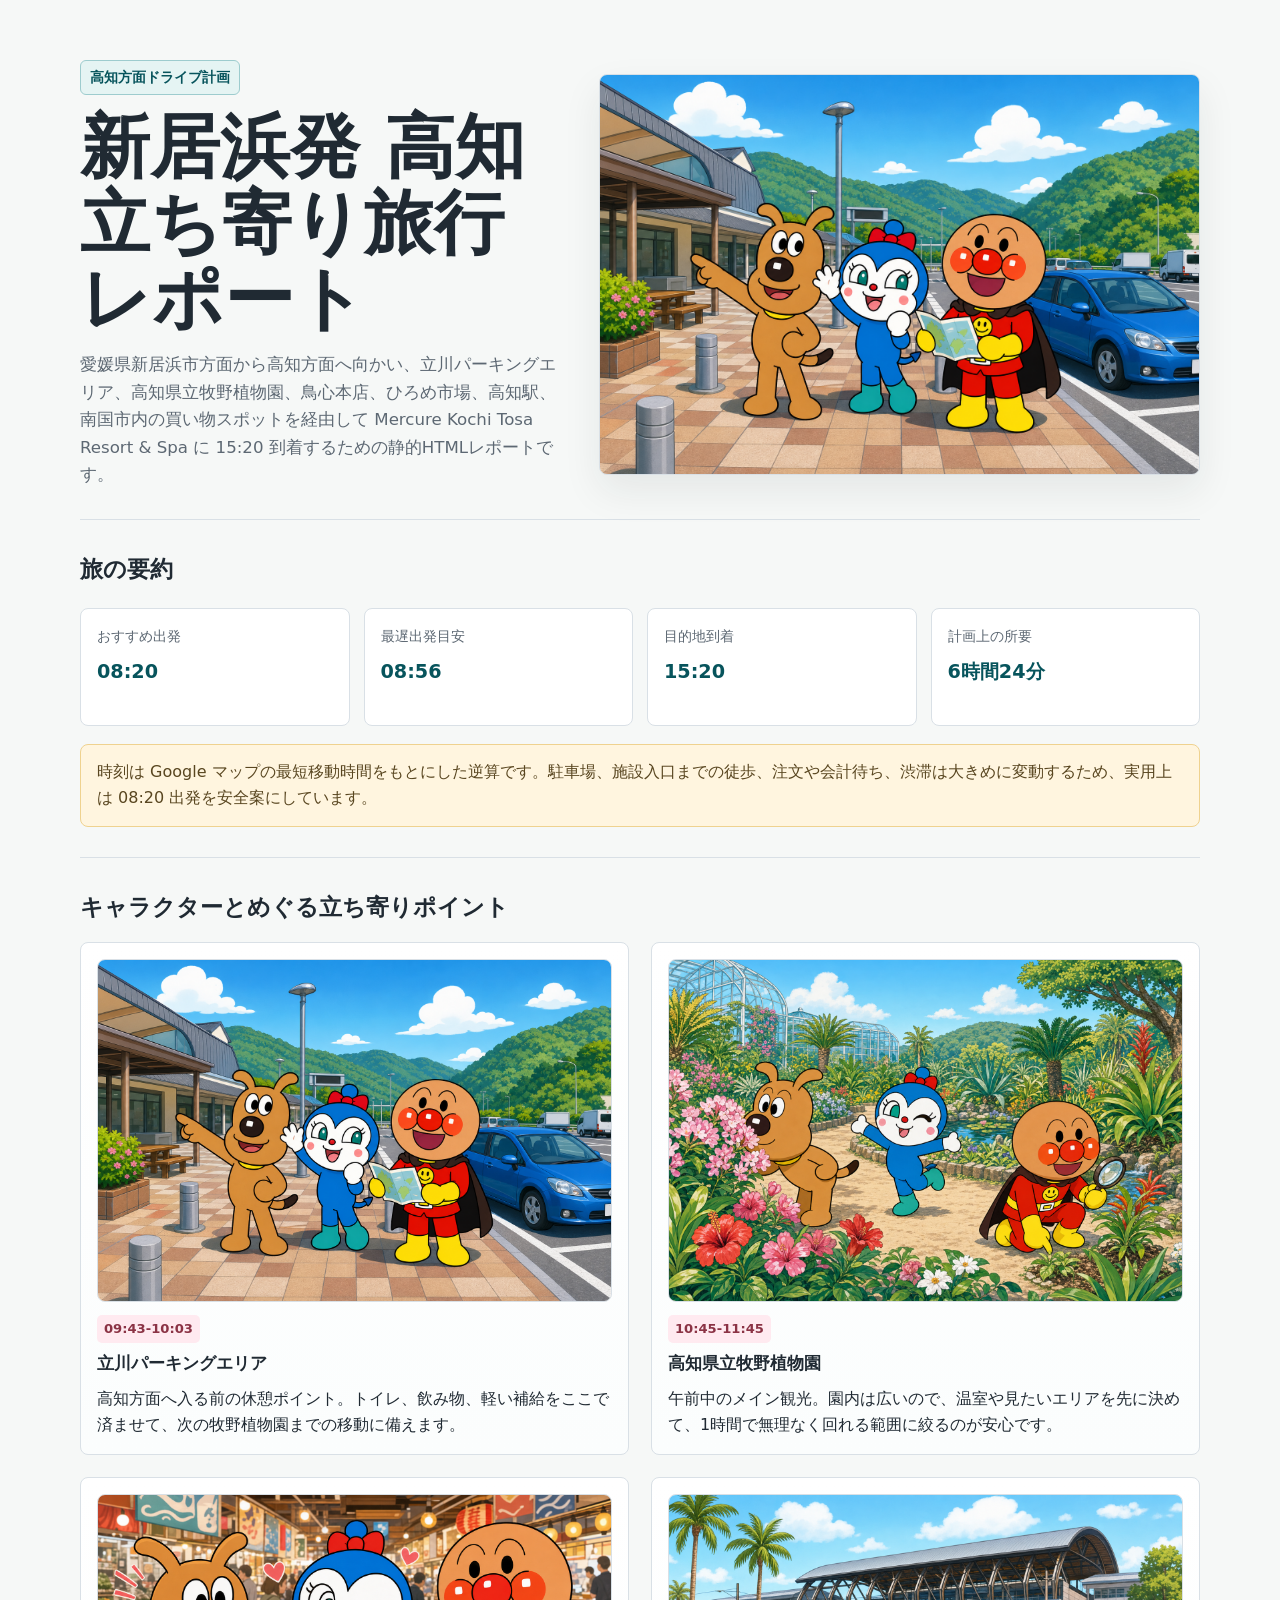
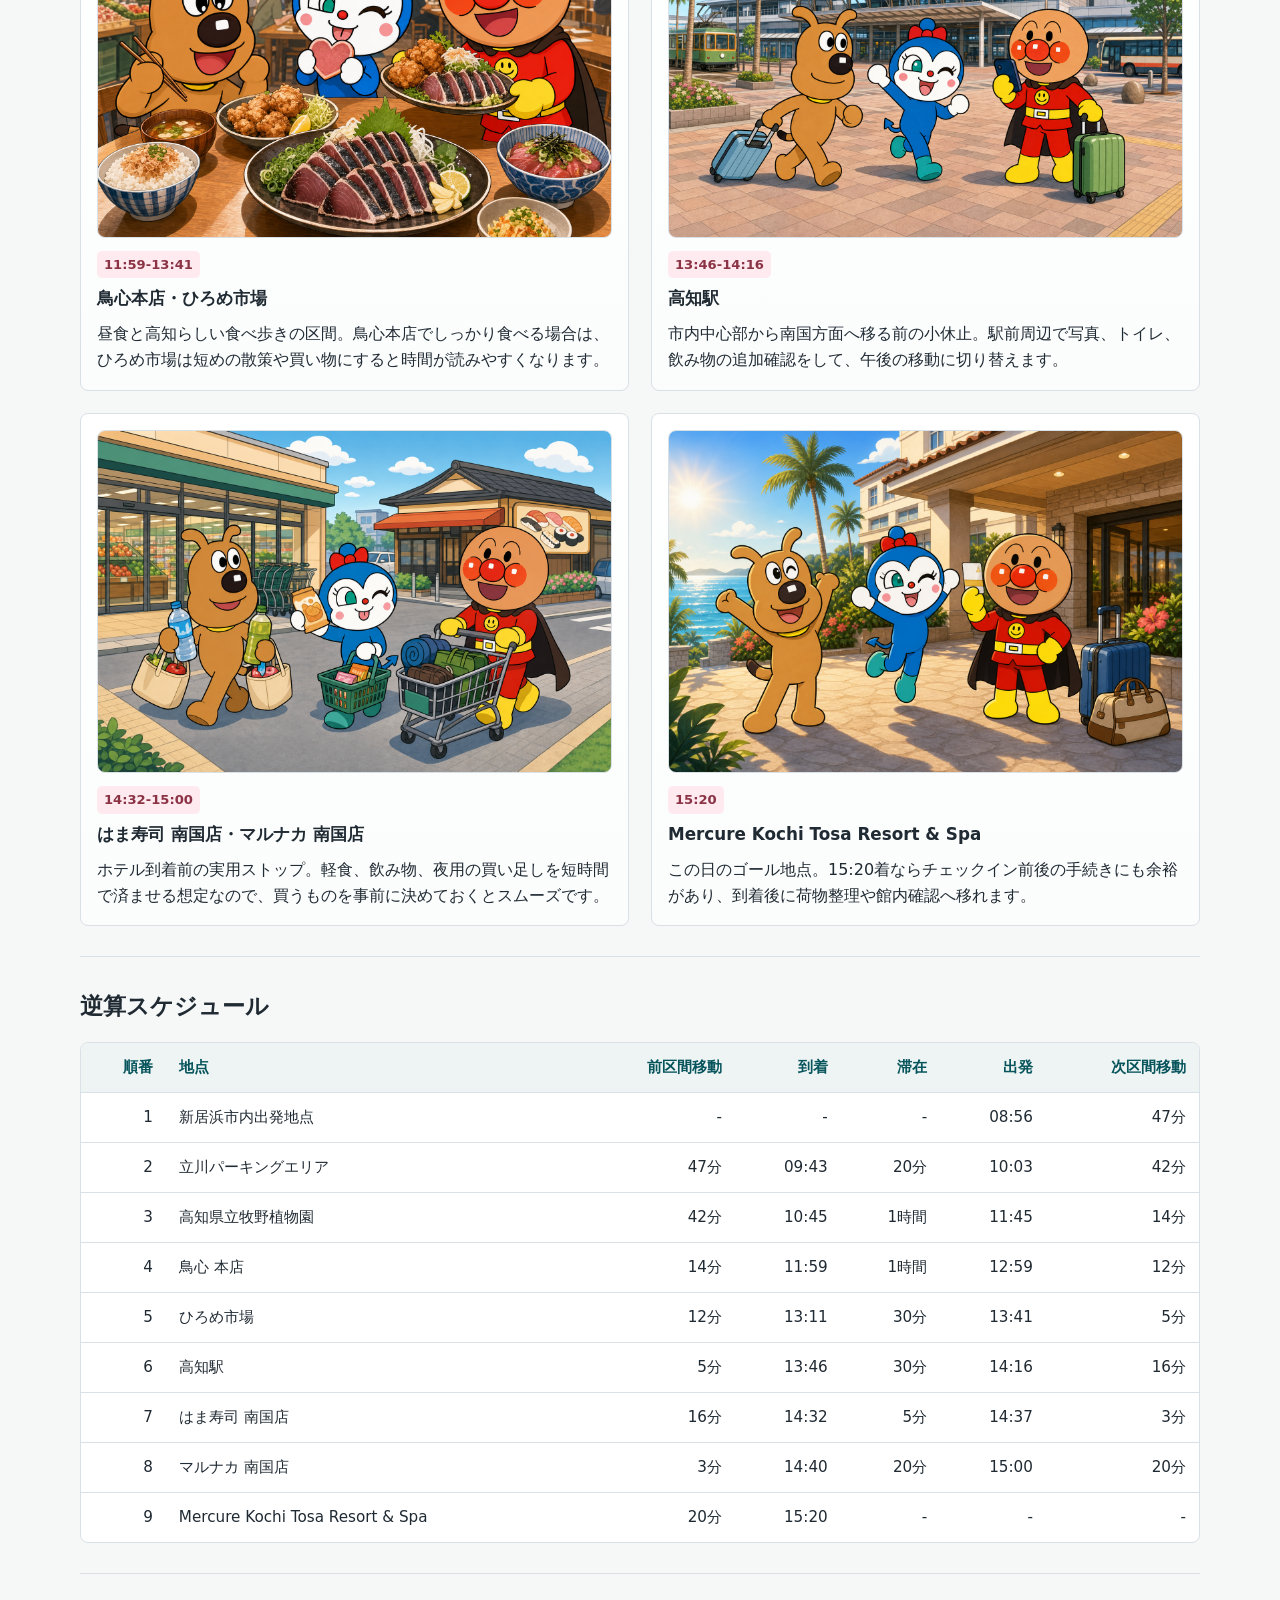
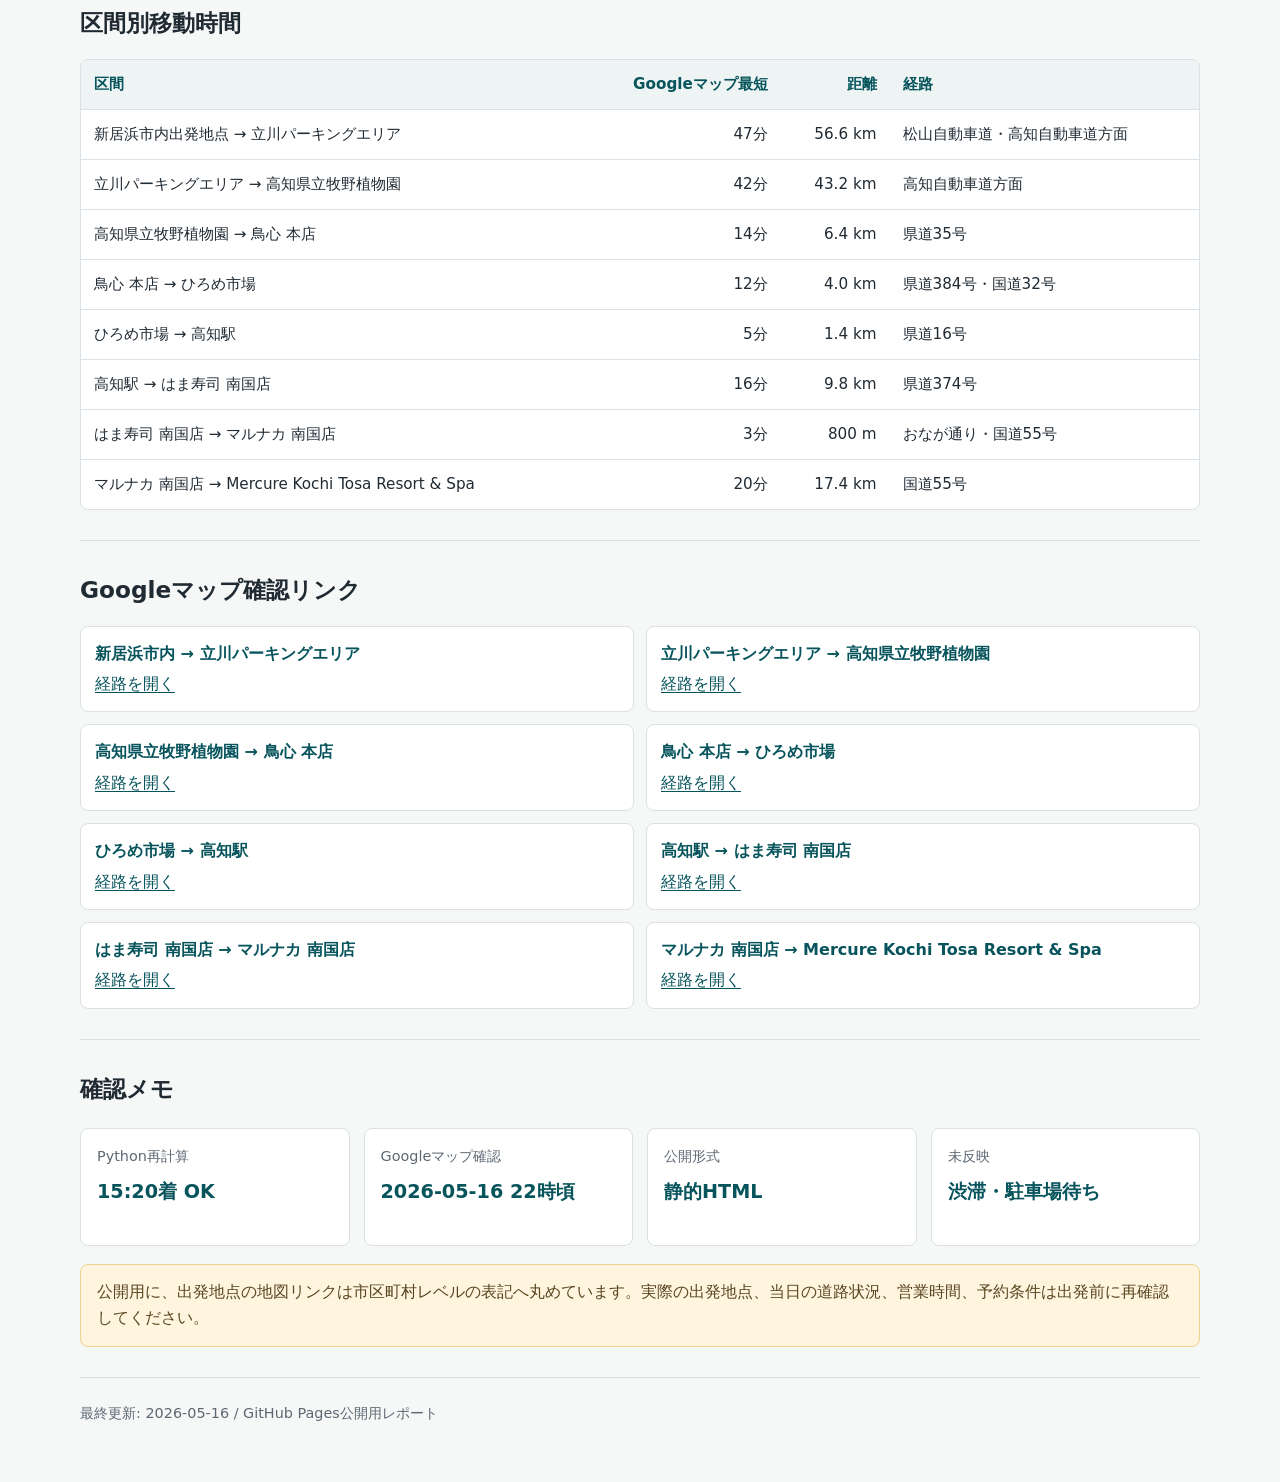
==== commit 88e18871: "Replace image captions with spot descriptions" ====
--- a/index.html
+++ b/index.html
@@ -55,7 +55,7 @@
             <div>
               <p class="spot-time">09:43-10:03</p>
               <h3>立川パーキングエリア</h3>
-              <p>朝の休憩ポイント。山あいの雰囲気を入れて、旅の始まりらしい明るい絵にしました。</p>
+              <p>高知方面へ入る前の休憩ポイント。トイレ、飲み物、軽い補給をここで済ませて、次の牧野植物園までの移動に備えます。</p>
             </div>
           </article>
           <article class="spot-card">
@@ -63,7 +63,7 @@
             <div>
               <p class="spot-time">10:45-11:45</p>
               <h3>高知県立牧野植物園</h3>
-              <p>花、温室、緑の小道を背景に、ゆっくり散策する楽しさが出るように配置しています。</p>
+              <p>午前中のメイン観光。園内は広いので、温室や見たいエリアを先に決めて、1時間で無理なく回れる範囲に絞るのが安心です。</p>
             </div>
           </article>
           <article class="spot-card">
@@ -71,7 +71,7 @@
             <div>
               <p class="spot-time">11:59-13:41</p>
               <h3>鳥心本店・ひろめ市場</h3>
-              <p>昼食と市場散策の区間。カツオや定食の雰囲気を入れて、食べ歩き感を強めています。</p>
+              <p>昼食と高知らしい食べ歩きの区間。鳥心本店でしっかり食べる場合は、ひろめ市場は短めの散策や買い物にすると時間が読みやすくなります。</p>
             </div>
           </article>
           <article class="spot-card">
@@ -79,7 +79,7 @@
             <div>
               <p class="spot-time">13:46-14:16</p>
               <h3>高知駅</h3>
-              <p>駅前で小休止。次の移動に向かう感じが出るよう、スーツケースとスマートフォンを持たせています。</p>
+              <p>市内中心部から南国方面へ移る前の小休止。駅前周辺で写真、トイレ、飲み物の追加確認をして、午後の移動に切り替えます。</p>
             </div>
           </article>
           <article class="spot-card">
@@ -87,7 +87,7 @@
             <div>
               <p class="spot-time">14:32-15:00</p>
               <h3>はま寿司 南国店・マルナカ 南国店</h3>
-              <p>ホテル前の実用的な買い物と軽食ストップ。飲み物や旅用品をそろえる雰囲気にしました。</p>
+              <p>ホテル到着前の実用ストップ。軽食、飲み物、夜用の買い足しを短時間で済ませる想定なので、買うものを事前に決めておくとスムーズです。</p>
             </div>
           </article>
           <article class="spot-card">
@@ -95,7 +95,7 @@
             <div>
               <p class="spot-time">15:20</p>
               <h3>Mercure Kochi Tosa Resort &amp; Spa</h3>
-              <p>ゴール地点。海辺のリゾートに到着した解放感が出るよう、午後の光と荷物を入れています。</p>
+              <p>この日のゴール地点。15:20着ならチェックイン前後の手続きにも余裕があり、到着後に荷物整理や館内確認へ移れます。</p>
             </div>
           </article>
         </div>
--- a/assets/css/report.css
+++ b/assets/css/report.css
@@ -163,22 +163,21 @@
 .spot-grid {
   display: grid;
   grid-template-columns: repeat(2, minmax(0, 1fr));
-  gap: 18px;
+  gap: 22px;
 }
 
 .spot-card {
-  display: grid;
-  grid-template-columns: 168px minmax(0, 1fr);
-  gap: 14px;
-  align-items: start;
-  padding: 14px;
+  display: flex;
+  flex-direction: column;
+  gap: 13px;
+  padding: 16px;
   border: 1px solid var(--line);
   border-radius: 8px;
   background: linear-gradient(180deg, var(--surface), #fbfdfd);
 }
 
 .spot-card img {
-  width: 168px;
+  width: 100%;
   aspect-ratio: 3 / 2;
   object-fit: cover;
   box-shadow: none;
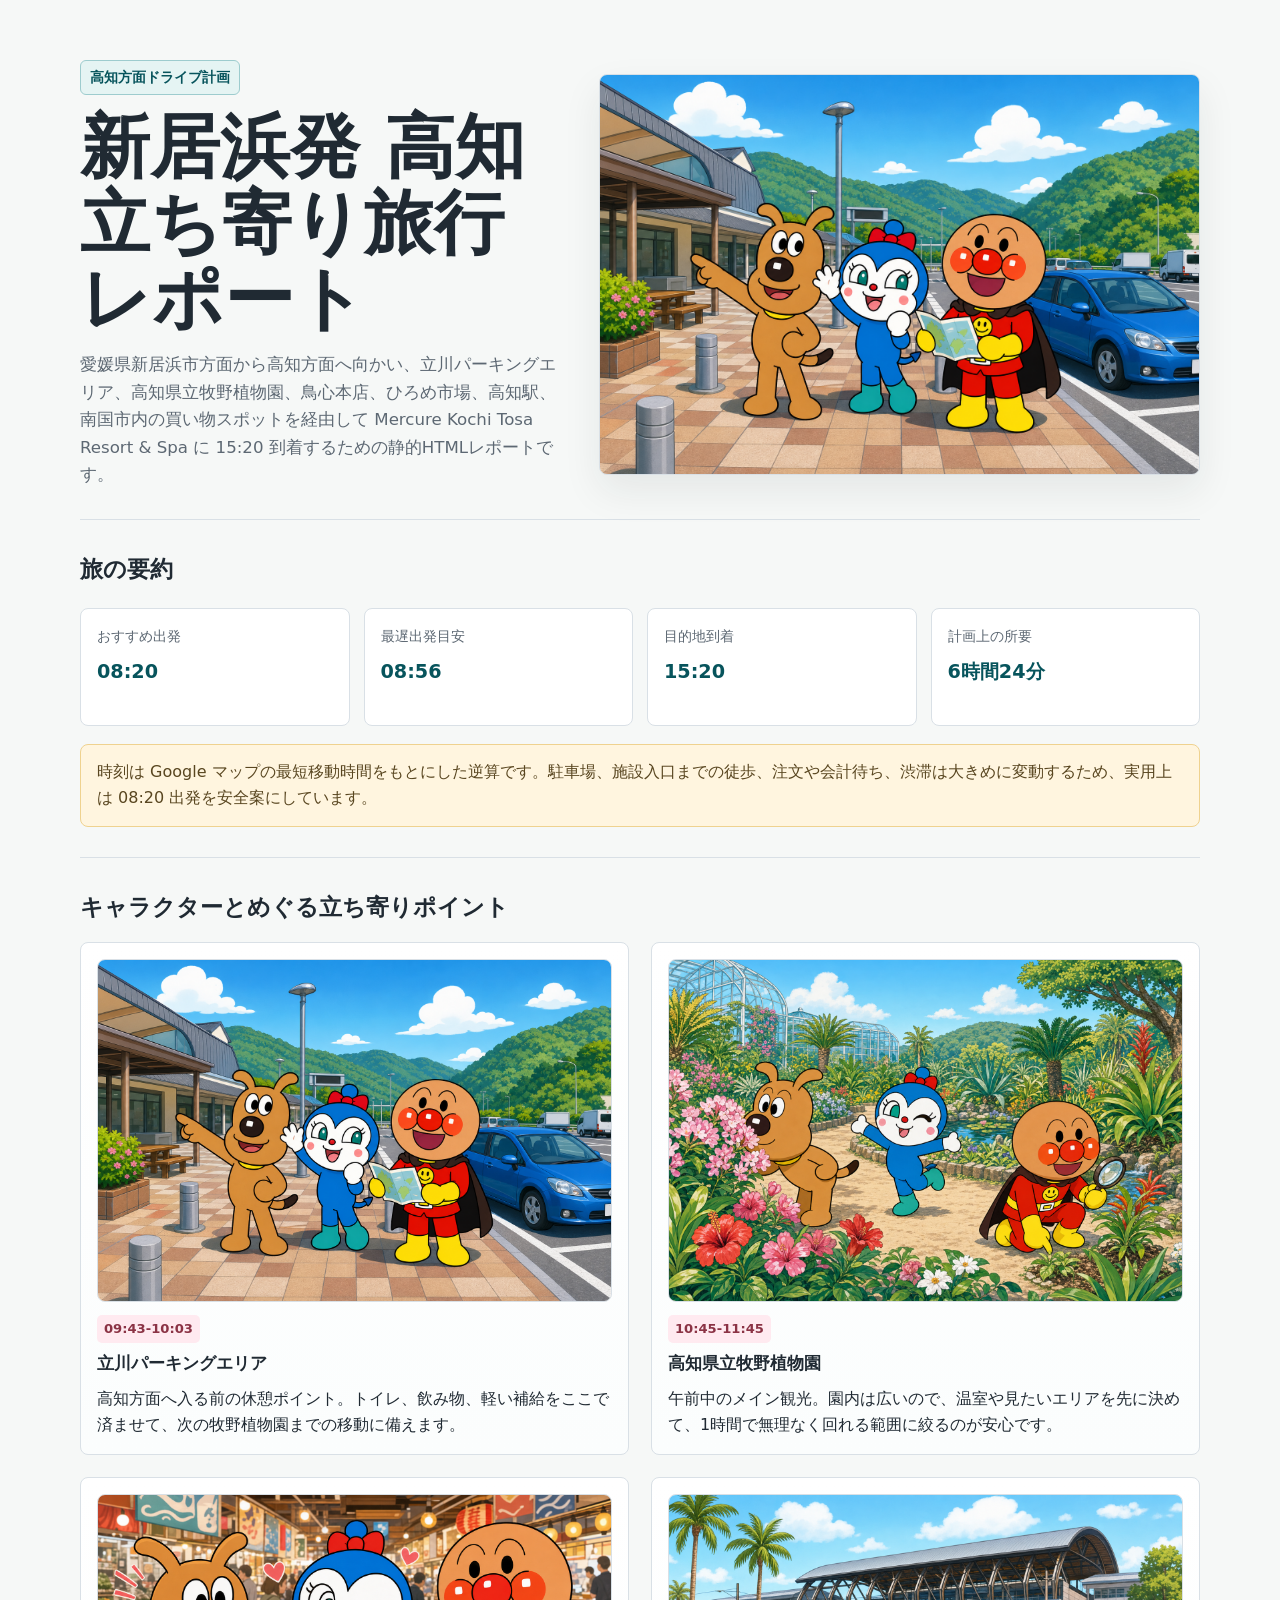
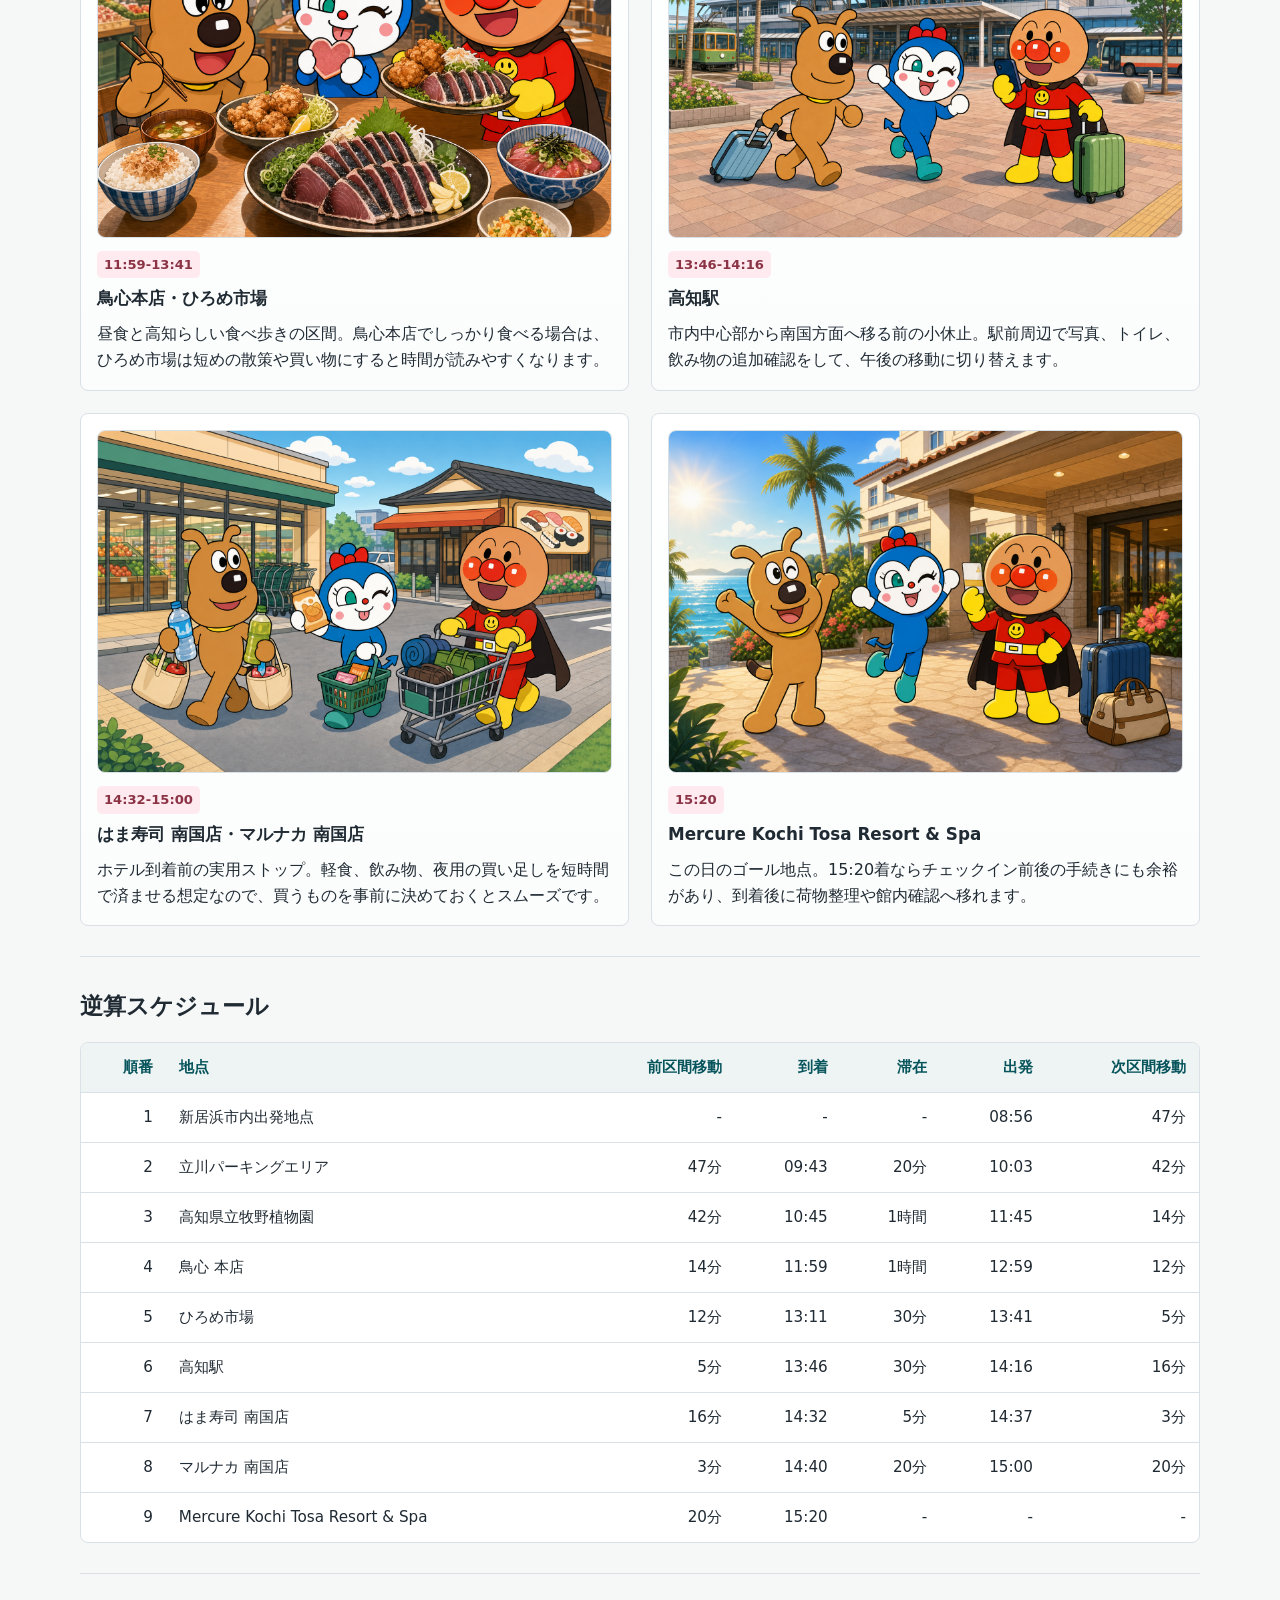
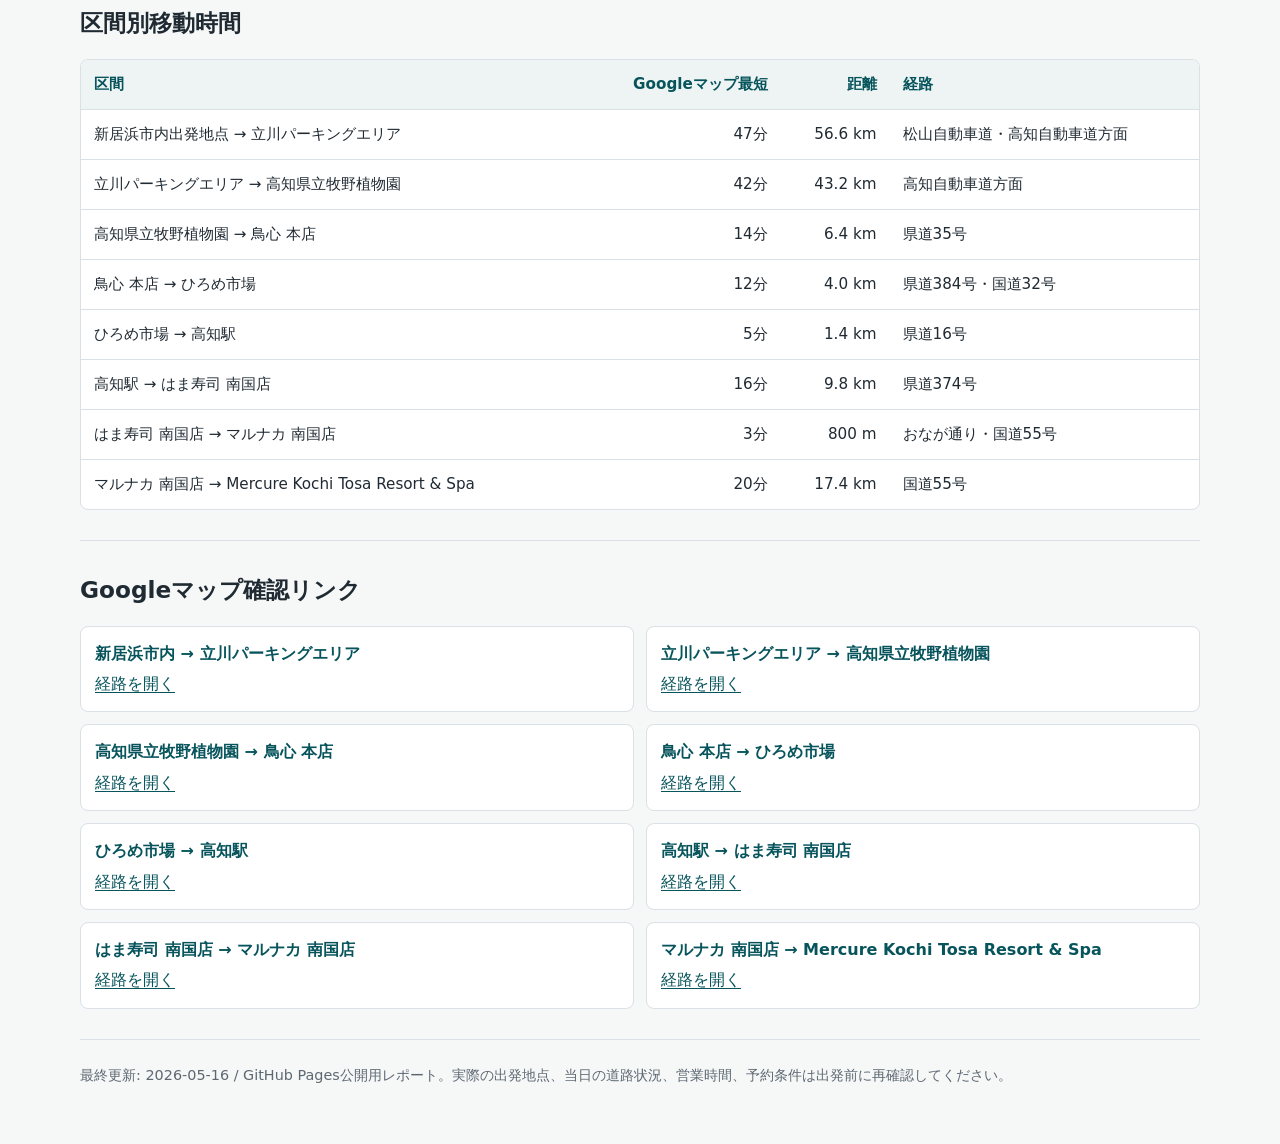
==== commit 67e91e40: "Improve mobile table layout" ====
--- a/index.html
+++ b/index.html
@@ -104,7 +104,7 @@
       <section aria-labelledby="schedule-title">
         <h2 id="schedule-title">逆算スケジュール</h2>
         <div class="table-wrap">
-          <table>
+          <table class="schedule-table">
             <thead>
               <tr>
                 <th class="number">順番</th>
@@ -206,7 +206,7 @@
       <section aria-labelledby="route-title">
         <h2 id="route-title">区間別移動時間</h2>
         <div class="table-wrap">
-          <table>
+          <table class="route-table">
             <thead>
               <tr>
                 <th>区間</th>
@@ -307,33 +307,8 @@
         </ul>
       </section>
 
-      <section aria-labelledby="checks-title">
-        <h2 id="checks-title">確認メモ</h2>
-        <div class="summary-grid">
-          <div class="note-card">
-            <span>Python再計算</span>
-            <strong>15:20着 OK</strong>
-          </div>
-          <div class="note-card">
-            <span>Googleマップ確認</span>
-            <strong>2026-05-16 22時頃</strong>
-          </div>
-          <div class="note-card">
-            <span>公開形式</span>
-            <strong>静的HTML</strong>
-          </div>
-          <div class="note-card">
-            <span>未反映</span>
-            <strong>渋滞・駐車場待ち</strong>
-          </div>
-        </div>
-        <p class="source-note">
-          公開用に、出発地点の地図リンクは市区町村レベルの表記へ丸めています。実際の出発地点、当日の道路状況、営業時間、予約条件は出発前に再確認してください。
-        </p>
-      </section>
-
       <footer class="meta">
-        最終更新: 2026-05-16 / GitHub Pages公開用レポート
+        最終更新: 2026-05-16 / GitHub Pages公開用レポート。実際の出発地点、当日の道路状況、営業時間、予約条件は出発前に再確認してください。
       </footer>
     </main>
   </body>
--- a/assets/css/report.css
+++ b/assets/css/report.css
@@ -126,8 +126,7 @@
   margin-top: 20px;
 }
 
-.summary-card,
-.note-card {
+.summary-card {
   min-height: 118px;
   padding: 16px;
   border: 1px solid var(--line);
@@ -135,23 +134,20 @@
   background: var(--surface);
 }
 
-.summary-card span,
-.note-card span {
+.summary-card span {
   display: block;
   color: var(--muted);
   font-size: 0.9rem;
 }
 
-.summary-card strong,
-.note-card strong {
+.summary-card strong {
   display: block;
   margin-top: 7px;
   color: var(--accent-dark);
   font-size: 1.2rem;
 }
 
-.notice,
-.source-note {
+.notice {
   margin-top: 18px;
   padding: 14px 16px;
   border: 1px solid var(--warm-line);
@@ -300,8 +296,110 @@
     width: 100%;
   }
 
+  .table-wrap {
+    overflow: visible;
+    border: 0;
+    background: transparent;
+  }
+
+  table {
+    min-width: 0;
+    border-collapse: separate;
+    border-spacing: 0 10px;
+    font-size: 0.9rem;
+  }
+
+  thead {
+    position: absolute;
+    width: 1px;
+    height: 1px;
+    overflow: hidden;
+    clip: rect(0 0 0 0);
+    white-space: nowrap;
+  }
+
+  tbody tr {
+    display: block;
+    padding: 10px 12px;
+    border: 1px solid var(--line);
+    border-radius: 8px;
+    background: var(--surface);
+  }
+
   th,
   td {
-    padding: 10px 11px;
-  }
-}
+    padding: 7px 0;
+    border-bottom: 1px solid var(--line);
+    white-space: normal;
+  }
+
+  td {
+    display: grid;
+    grid-template-columns: minmax(6.5em, 38%) minmax(0, 1fr);
+    gap: 10px;
+    align-items: start;
+    text-align: left;
+  }
+
+  td::before {
+    color: var(--muted);
+    font-size: 0.82rem;
+    font-weight: 700;
+  }
+
+  td:last-child {
+    border-bottom: 0;
+  }
+
+  .number {
+    text-align: left;
+  }
+
+  .wide {
+    min-width: 0;
+  }
+
+  .schedule-table td:nth-child(1)::before {
+    content: "順番";
+  }
+
+  .schedule-table td:nth-child(2)::before {
+    content: "地点";
+  }
+
+  .schedule-table td:nth-child(3)::before {
+    content: "前区間移動";
+  }
+
+  .schedule-table td:nth-child(4)::before {
+    content: "到着";
+  }
+
+  .schedule-table td:nth-child(5)::before {
+    content: "滞在";
+  }
+
+  .schedule-table td:nth-child(6)::before {
+    content: "出発";
+  }
+
+  .schedule-table td:nth-child(7)::before {
+    content: "次区間移動";
+  }
+
+  .route-table td:nth-child(1)::before {
+    content: "区間";
+  }
+
+  .route-table td:nth-child(2)::before {
+    content: "最短";
+  }
+
+  .route-table td:nth-child(3)::before {
+    content: "距離";
+  }
+
+  .route-table td:nth-child(4)::before {
+    content: "経路";
+  }
+}
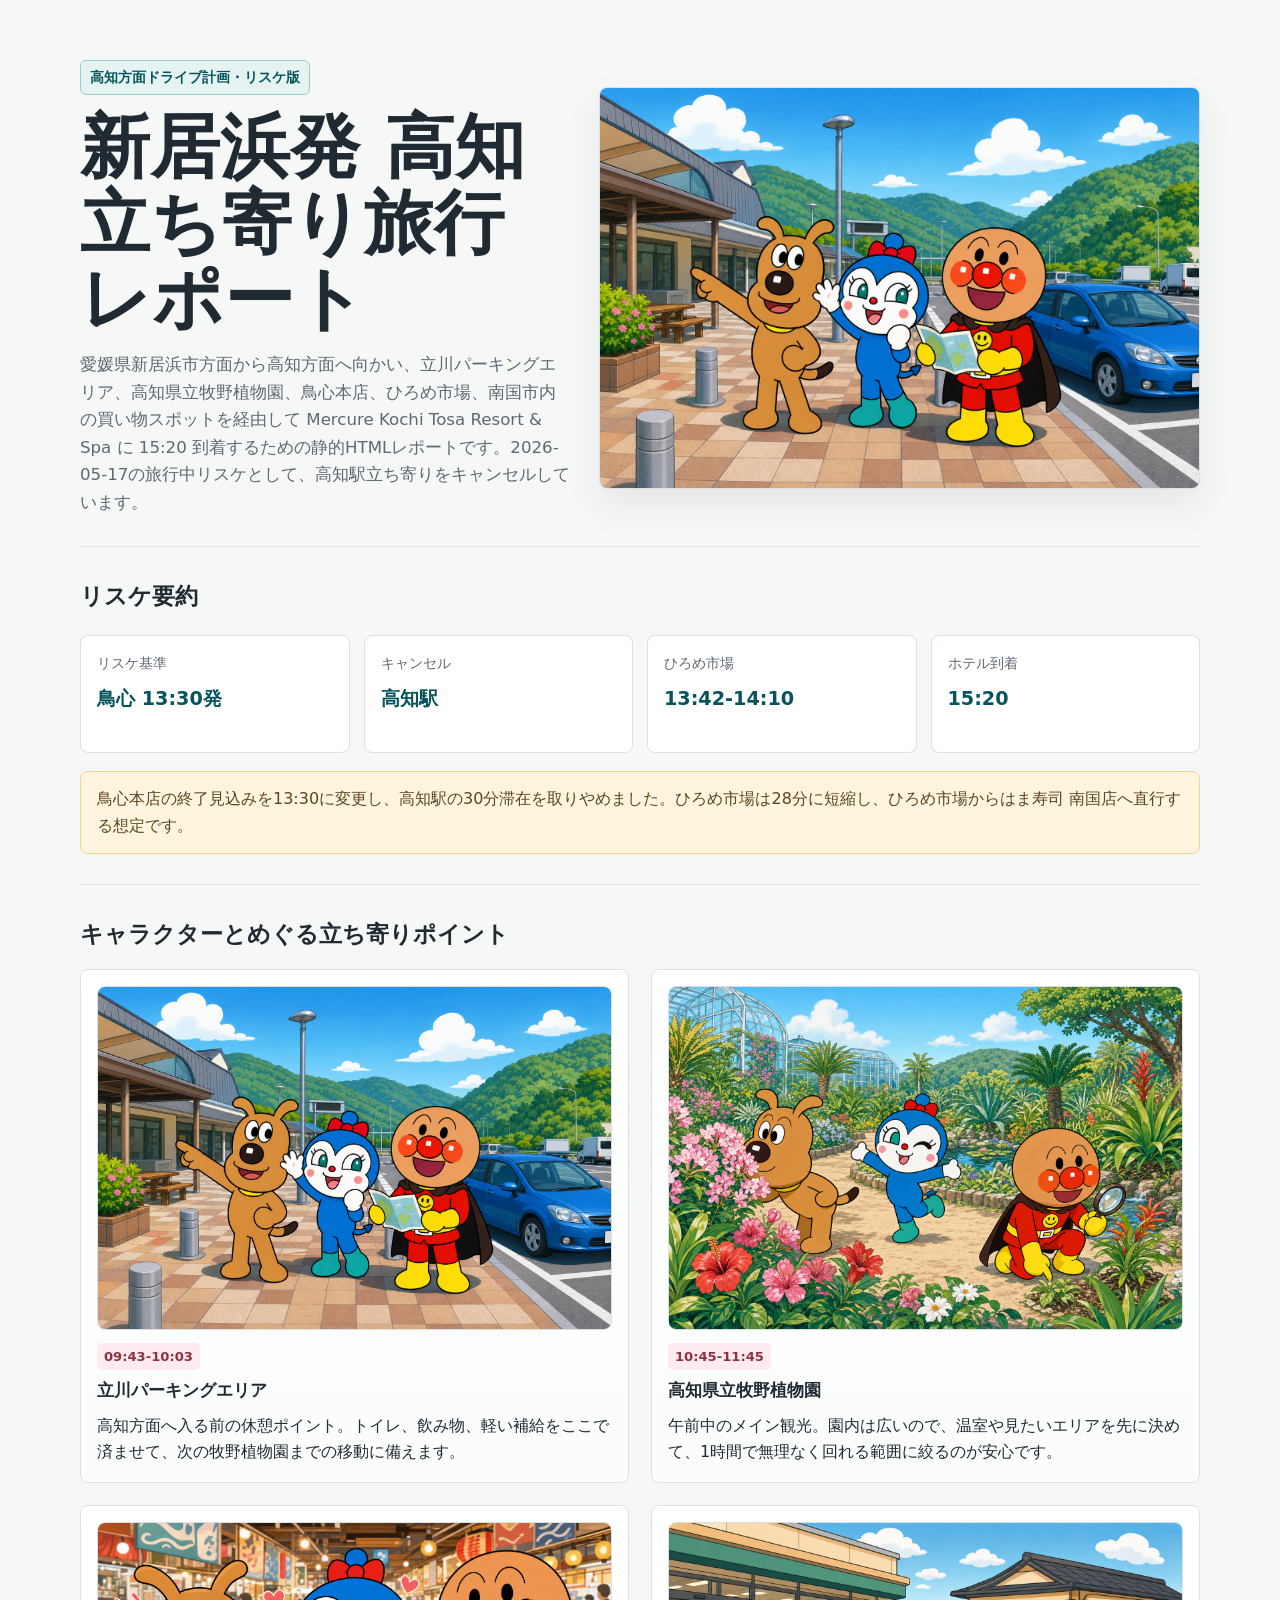
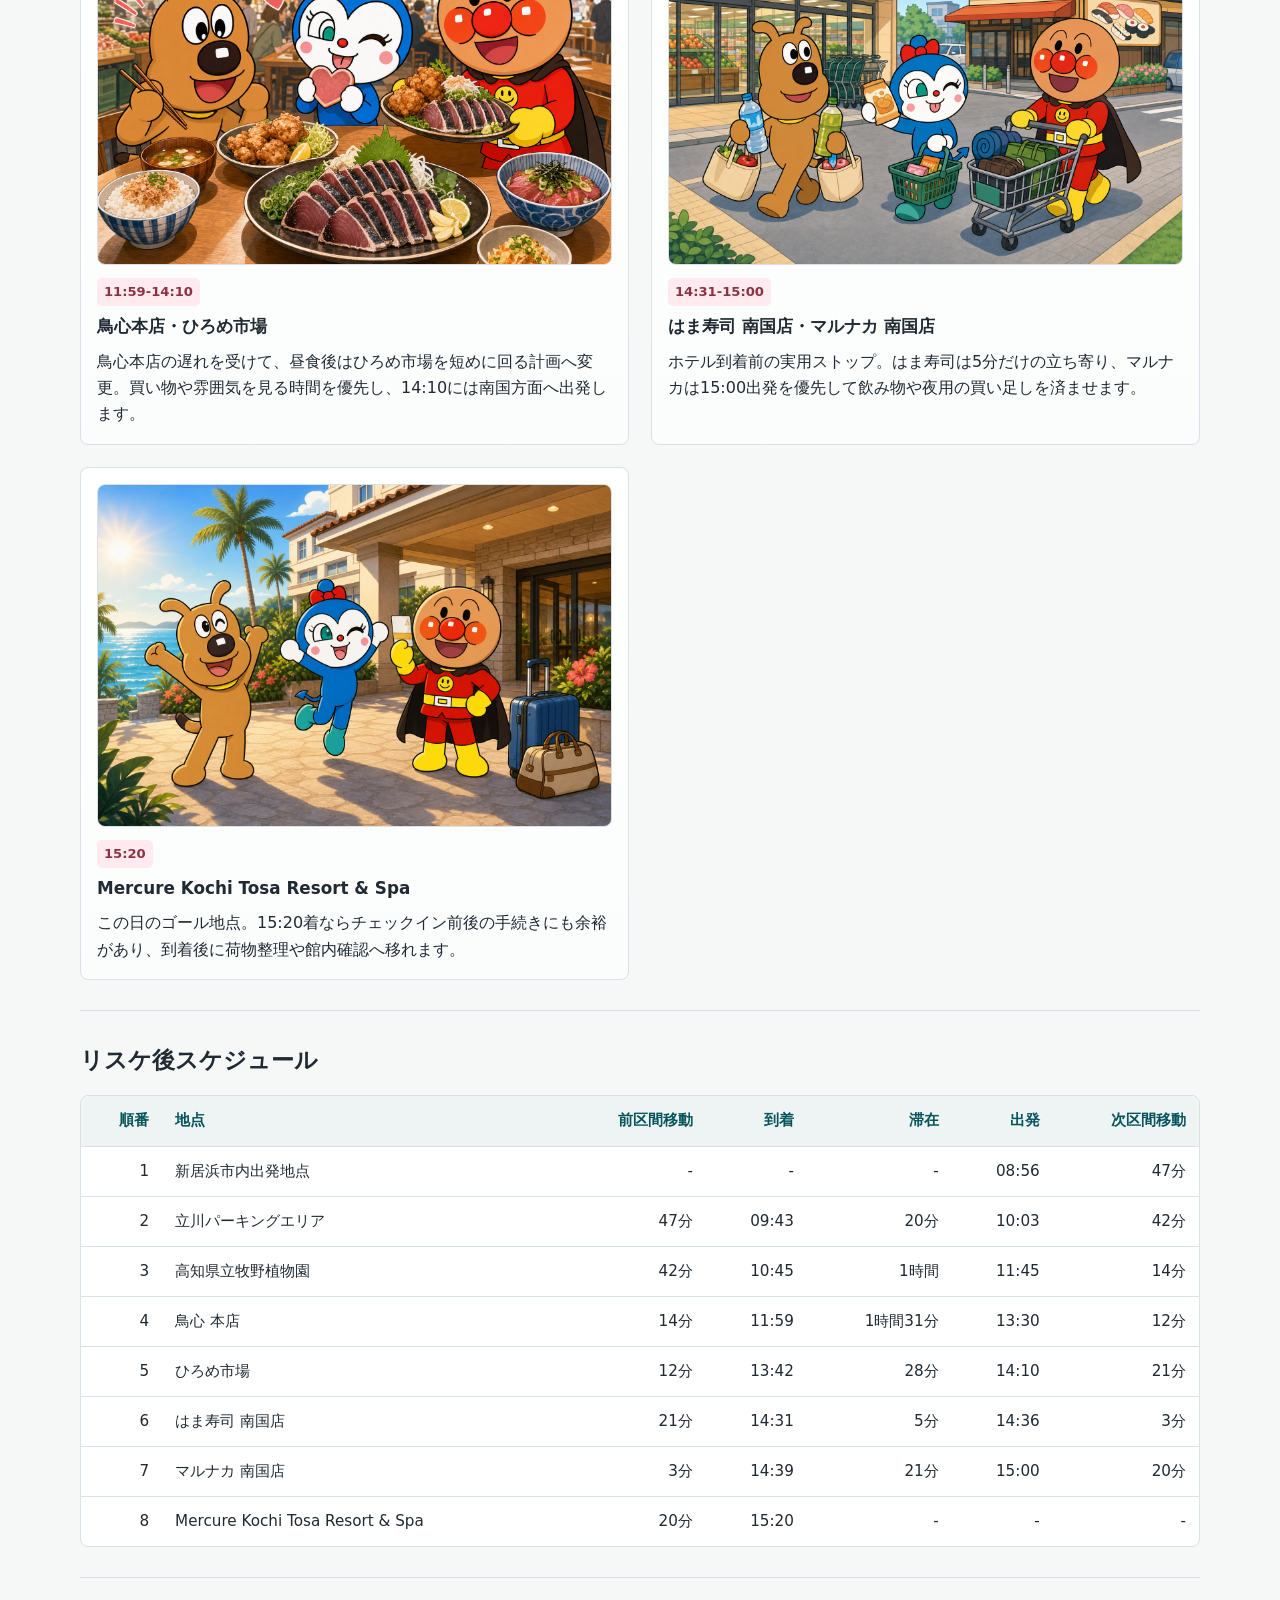
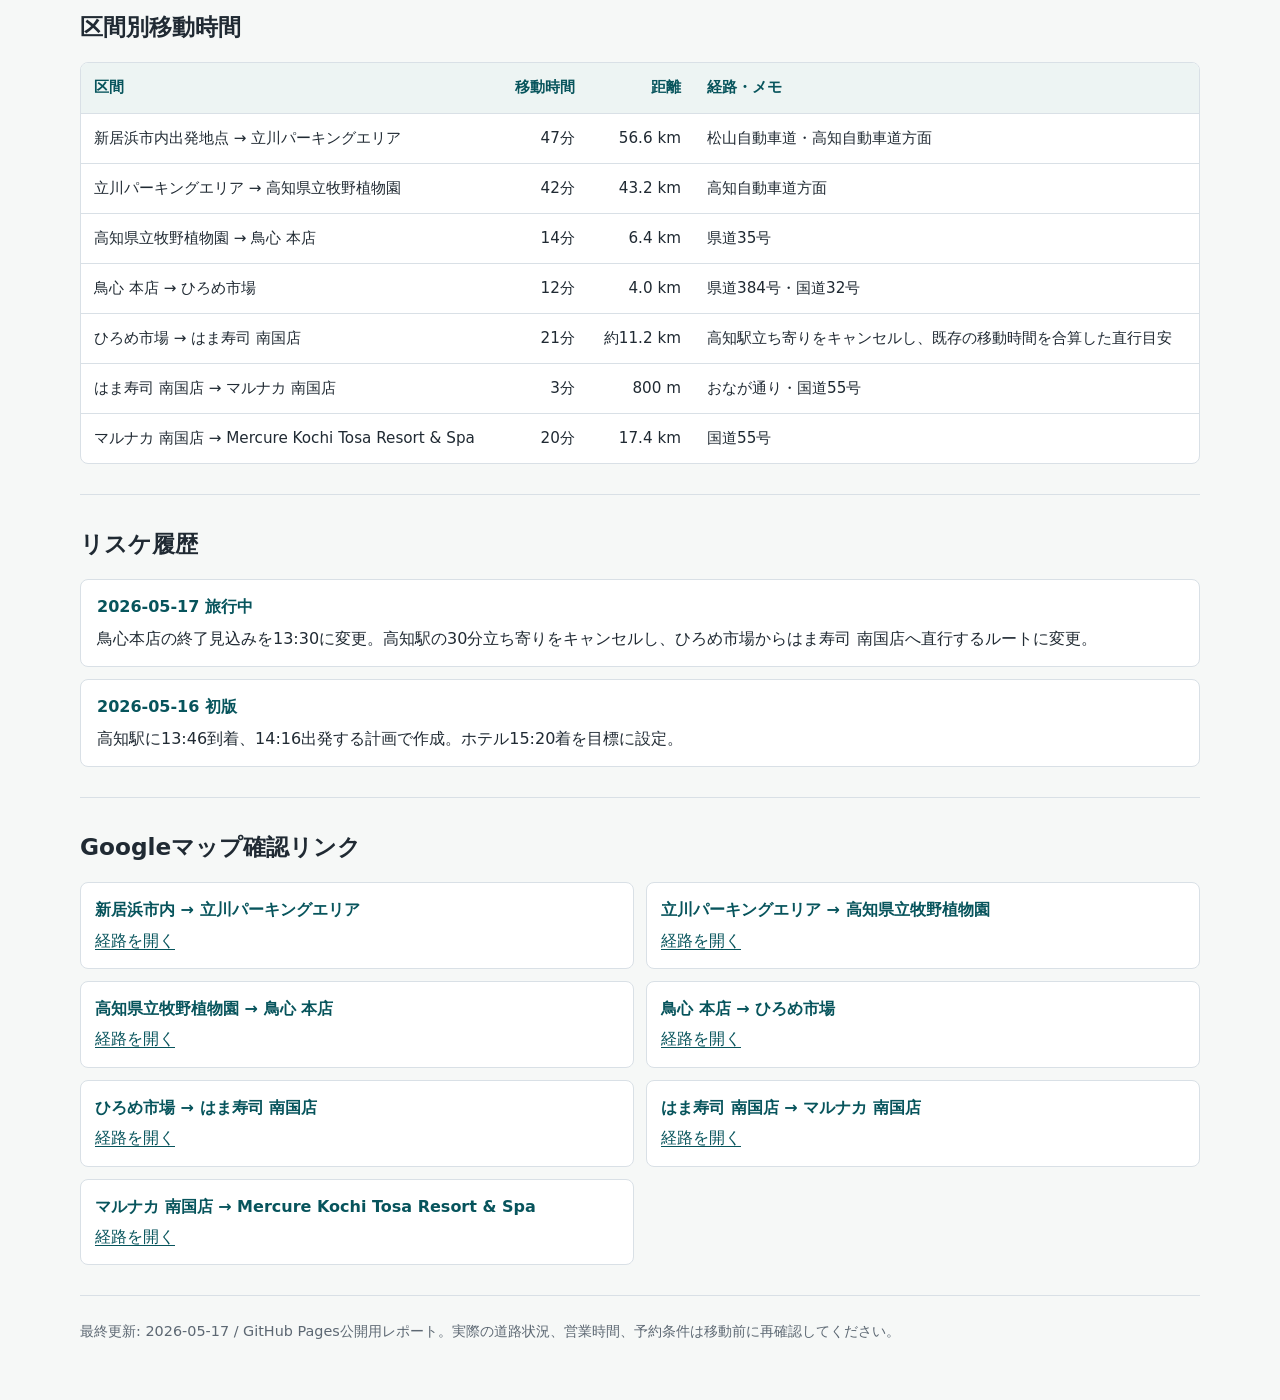
==== commit 384bbaf0: "Reschedule after Torishin delay" ====
--- a/index.html
+++ b/index.html
@@ -10,11 +10,11 @@
     <main>
       <header class="hero">
         <div class="hero-text">
-          <p class="eyebrow">高知方面ドライブ計画</p>
+          <p class="eyebrow">高知方面ドライブ計画・リスケ版</p>
           <h1>新居浜発 高知立ち寄り旅行レポート</h1>
           <p class="lead">
-            愛媛県新居浜市方面から高知方面へ向かい、立川パーキングエリア、高知県立牧野植物園、鳥心本店、ひろめ市場、高知駅、南国市内の買い物スポットを経由して
-            Mercure Kochi Tosa Resort &amp; Spa に 15:20 到着するための静的HTMLレポートです。
+            愛媛県新居浜市方面から高知方面へ向かい、立川パーキングエリア、高知県立牧野植物園、鳥心本店、ひろめ市場、南国市内の買い物スポットを経由して
+            Mercure Kochi Tosa Resort &amp; Spa に 15:20 到着するための静的HTMLレポートです。2026-05-17の旅行中リスケとして、高知駅立ち寄りをキャンセルしています。
           </p>
         </div>
         <figure class="hero-figure">
@@ -23,27 +23,27 @@
       </header>
 
       <section aria-labelledby="summary-title">
-        <h2 id="summary-title">旅の要約</h2>
+        <h2 id="summary-title">リスケ要約</h2>
         <div class="summary-grid">
           <div class="summary-card">
-            <span>おすすめ出発</span>
-            <strong>08:20</strong>
+            <span>リスケ基準</span>
+            <strong>鳥心 13:30発</strong>
           </div>
           <div class="summary-card">
-            <span>最遅出発目安</span>
-            <strong>08:56</strong>
+            <span>キャンセル</span>
+            <strong>高知駅</strong>
           </div>
           <div class="summary-card">
-            <span>目的地到着</span>
+            <span>ひろめ市場</span>
+            <strong>13:42-14:10</strong>
+          </div>
+          <div class="summary-card">
+            <span>ホテル到着</span>
             <strong>15:20</strong>
           </div>
-          <div class="summary-card">
-            <span>計画上の所要</span>
-            <strong>6時間24分</strong>
-          </div>
         </div>
         <p class="notice">
-          時刻は Google マップの最短移動時間をもとにした逆算です。駐車場、施設入口までの徒歩、注文や会計待ち、渋滞は大きめに変動するため、実用上は 08:20 出発を安全案にしています。
+          鳥心本店の終了見込みを13:30に変更し、高知駅の30分滞在を取りやめました。ひろめ市場は28分に短縮し、ひろめ市場からはま寿司 南国店へ直行する想定です。
         </p>
       </section>
 
@@ -69,25 +69,17 @@
           <article class="spot-card">
             <img src="assets/images/kochi-food.png" alt="高知の食事処でキャラクターたちが料理を楽しんでいるイラスト">
             <div>
-              <p class="spot-time">11:59-13:41</p>
+              <p class="spot-time">11:59-14:10</p>
               <h3>鳥心本店・ひろめ市場</h3>
-              <p>昼食と高知らしい食べ歩きの区間。鳥心本店でしっかり食べる場合は、ひろめ市場は短めの散策や買い物にすると時間が読みやすくなります。</p>
-            </div>
-          </article>
-          <article class="spot-card">
-            <img src="assets/images/kochi-station.png" alt="高知駅前でキャラクターたちが荷物を持って楽しんでいるイラスト">
-            <div>
-              <p class="spot-time">13:46-14:16</p>
-              <h3>高知駅</h3>
-              <p>市内中心部から南国方面へ移る前の小休止。駅前周辺で写真、トイレ、飲み物の追加確認をして、午後の移動に切り替えます。</p>
+              <p>鳥心本店の遅れを受けて、昼食後はひろめ市場を短めに回る計画へ変更。買い物や雰囲気を見る時間を優先し、14:10には南国方面へ出発します。</p>
             </div>
           </article>
           <article class="spot-card">
             <img src="assets/images/nankoku-errands.png" alt="南国市内でキャラクターたちが買い物と軽い食事の準備をしているイラスト">
             <div>
-              <p class="spot-time">14:32-15:00</p>
+              <p class="spot-time">14:31-15:00</p>
               <h3>はま寿司 南国店・マルナカ 南国店</h3>
-              <p>ホテル到着前の実用ストップ。軽食、飲み物、夜用の買い足しを短時間で済ませる想定なので、買うものを事前に決めておくとスムーズです。</p>
+              <p>ホテル到着前の実用ストップ。はま寿司は5分だけの立ち寄り、マルナカは15:00出発を優先して飲み物や夜用の買い足しを済ませます。</p>
             </div>
           </article>
           <article class="spot-card">
@@ -102,7 +94,7 @@
       </section>
 
       <section aria-labelledby="schedule-title">
-        <h2 id="schedule-title">逆算スケジュール</h2>
+        <h2 id="schedule-title">リスケ後スケジュール</h2>
         <div class="table-wrap">
           <table class="schedule-table">
             <thead>
@@ -149,48 +141,39 @@
                 <td>鳥心 本店</td>
                 <td class="number">14分</td>
                 <td class="number">11:59</td>
-                <td class="number">1時間</td>
-                <td class="number">12:59</td>
+                <td class="number">1時間31分</td>
+                <td class="number">13:30</td>
                 <td class="number">12分</td>
               </tr>
               <tr>
                 <td class="number">5</td>
                 <td>ひろめ市場</td>
                 <td class="number">12分</td>
-                <td class="number">13:11</td>
-                <td class="number">30分</td>
-                <td class="number">13:41</td>
+                <td class="number">13:42</td>
+                <td class="number">28分</td>
+                <td class="number">14:10</td>
+                <td class="number">21分</td>
+              </tr>
+              <tr>
+                <td class="number">6</td>
+                <td>はま寿司 南国店</td>
+                <td class="number">21分</td>
+                <td class="number">14:31</td>
                 <td class="number">5分</td>
-              </tr>
-              <tr>
-                <td class="number">6</td>
-                <td>高知駅</td>
-                <td class="number">5分</td>
-                <td class="number">13:46</td>
-                <td class="number">30分</td>
-                <td class="number">14:16</td>
-                <td class="number">16分</td>
+                <td class="number">14:36</td>
+                <td class="number">3分</td>
               </tr>
               <tr>
                 <td class="number">7</td>
-                <td>はま寿司 南国店</td>
-                <td class="number">16分</td>
-                <td class="number">14:32</td>
-                <td class="number">5分</td>
-                <td class="number">14:37</td>
-                <td class="number">3分</td>
-              </tr>
-              <tr>
-                <td class="number">8</td>
                 <td>マルナカ 南国店</td>
                 <td class="number">3分</td>
-                <td class="number">14:40</td>
-                <td class="number">20分</td>
+                <td class="number">14:39</td>
+                <td class="number">21分</td>
                 <td class="number">15:00</td>
                 <td class="number">20分</td>
               </tr>
               <tr>
-                <td class="number">9</td>
+                <td class="number">8</td>
                 <td>Mercure Kochi Tosa Resort &amp; Spa</td>
                 <td class="number">20分</td>
                 <td class="number">15:20</td>
@@ -210,9 +193,9 @@
             <thead>
               <tr>
                 <th>区間</th>
-                <th class="number">Googleマップ最短</th>
+                <th class="number">移動時間</th>
                 <th class="number">距離</th>
-                <th class="wide">経路</th>
+                <th class="wide">経路・メモ</th>
               </tr>
             </thead>
             <tbody>
@@ -241,16 +224,10 @@
                 <td class="wide">県道384号・国道32号</td>
               </tr>
               <tr>
-                <td>ひろめ市場 → 高知駅</td>
-                <td class="number">5分</td>
-                <td class="number">1.4 km</td>
-                <td class="wide">県道16号</td>
-              </tr>
-              <tr>
-                <td>高知駅 → はま寿司 南国店</td>
-                <td class="number">16分</td>
-                <td class="number">9.8 km</td>
-                <td class="wide">県道374号</td>
+                <td>ひろめ市場 → はま寿司 南国店</td>
+                <td class="number">21分</td>
+                <td class="number">約11.2 km</td>
+                <td class="wide">高知駅立ち寄りをキャンセルし、既存の移動時間を合算した直行目安</td>
               </tr>
               <tr>
                 <td>はま寿司 南国店 → マルナカ 南国店</td>
@@ -269,6 +246,20 @@
         </div>
       </section>
 
+      <section aria-labelledby="history-title">
+        <h2 id="history-title">リスケ履歴</h2>
+        <ol class="history-list">
+          <li>
+            <time datetime="2026-05-17">2026-05-17 旅行中</time>
+            <p>鳥心本店の終了見込みを13:30に変更。高知駅の30分立ち寄りをキャンセルし、ひろめ市場からはま寿司 南国店へ直行するルートに変更。</p>
+          </li>
+          <li>
+            <time datetime="2026-05-16">2026-05-16 初版</time>
+            <p>高知駅に13:46到着、14:16出発する計画で作成。ホテル15:20着を目標に設定。</p>
+          </li>
+        </ol>
+      </section>
+
       <section aria-labelledby="links-title">
         <h2 id="links-title">Googleマップ確認リンク</h2>
         <ul class="route-list">
@@ -289,12 +280,8 @@
             <a href="https://www.google.com/maps/dir/?api=1&amp;origin=%E9%B3%A5%E5%BF%83%20%E6%9C%AC%E5%BA%97&amp;destination=%E3%81%B2%E3%82%8D%E3%82%81%E5%B8%82%E5%A0%B4&amp;travelmode=driving">経路を開く</a>
           </li>
           <li>
-            <strong>ひろめ市場 → 高知駅</strong>
-            <a href="https://www.google.com/maps/dir/?api=1&amp;origin=%E3%81%B2%E3%82%8D%E3%82%81%E5%B8%82%E5%A0%B4&amp;destination=%E9%AB%98%E7%9F%A5%E9%A7%85&amp;travelmode=driving">経路を開く</a>
-          </li>
-          <li>
-            <strong>高知駅 → はま寿司 南国店</strong>
-            <a href="https://www.google.com/maps/dir/?api=1&amp;origin=%E9%AB%98%E7%9F%A5%E9%A7%85&amp;destination=%E3%81%AF%E3%81%BE%E5%AF%BF%E5%8F%B8%20%E5%8D%97%E5%9B%BD%E5%BA%97&amp;travelmode=driving">経路を開く</a>
+            <strong>ひろめ市場 → はま寿司 南国店</strong>
+            <a href="https://www.google.com/maps/dir/?api=1&amp;origin=%E3%81%B2%E3%82%8D%E3%82%81%E5%B8%82%E5%A0%B4&amp;destination=%E3%81%AF%E3%81%BE%E5%AF%BF%E5%8F%B8%20%E5%8D%97%E5%9B%BD%E5%BA%97&amp;travelmode=driving">経路を開く</a>
           </li>
           <li>
             <strong>はま寿司 南国店 → マルナカ 南国店</strong>
@@ -308,7 +295,7 @@
       </section>
 
       <footer class="meta">
-        最終更新: 2026-05-16 / GitHub Pages公開用レポート。実際の出発地点、当日の道路状況、営業時間、予約条件は出発前に再確認してください。
+        最終更新: 2026-05-17 / GitHub Pages公開用レポート。実際の道路状況、営業時間、予約条件は移動前に再確認してください。
       </footer>
     </main>
   </body>
--- a/assets/css/report.css
+++ b/assets/css/report.css
@@ -254,6 +254,28 @@
   color: var(--accent-dark);
 }
 
+.history-list {
+  display: grid;
+  gap: 12px;
+  margin: 0;
+  padding: 0;
+  list-style: none;
+}
+
+.history-list li {
+  padding: 14px 16px;
+  border: 1px solid var(--line);
+  border-radius: 8px;
+  background: var(--surface);
+}
+
+.history-list time {
+  display: block;
+  margin-bottom: 5px;
+  color: var(--accent-dark);
+  font-weight: 700;
+}
+
 .meta {
   padding-top: 24px;
   color: var(--muted);
@@ -392,7 +414,7 @@
   }
 
   .route-table td:nth-child(2)::before {
-    content: "最短";
+    content: "移動時間";
   }
 
   .route-table td:nth-child(3)::before {
